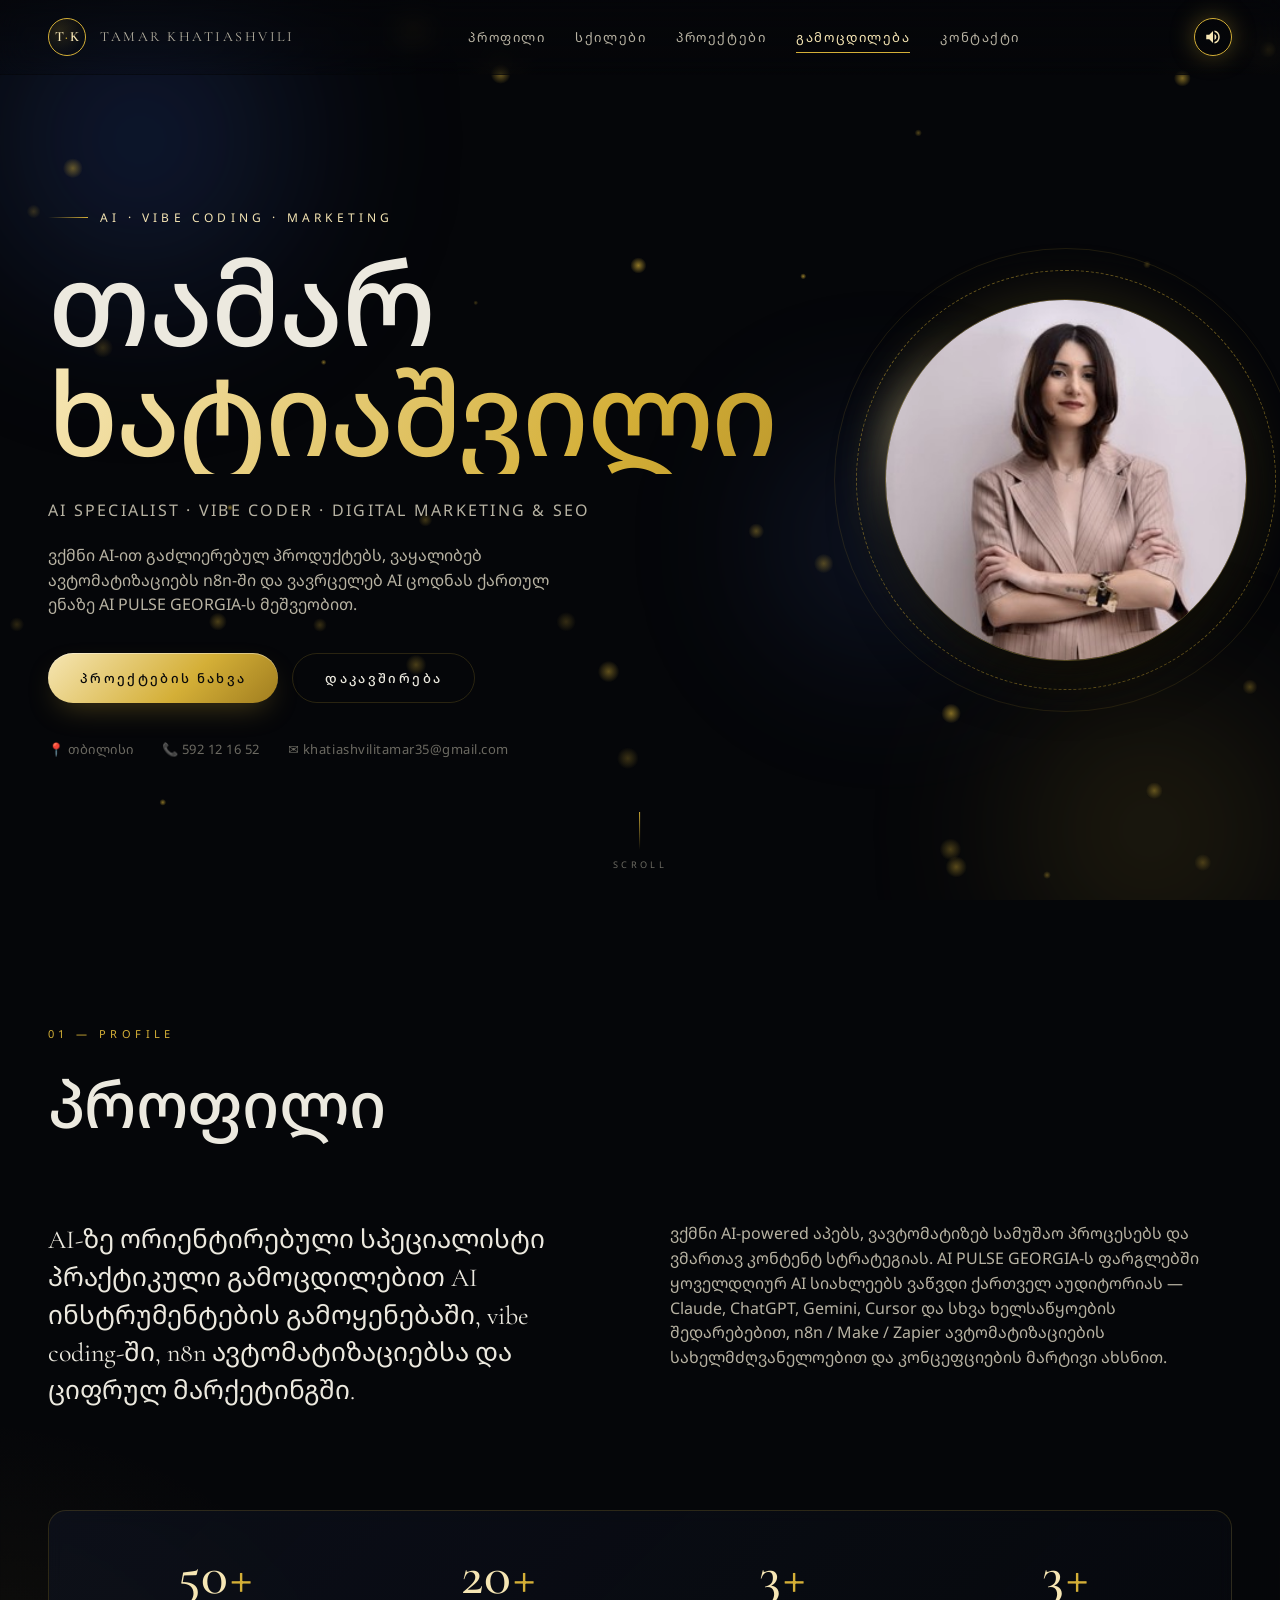
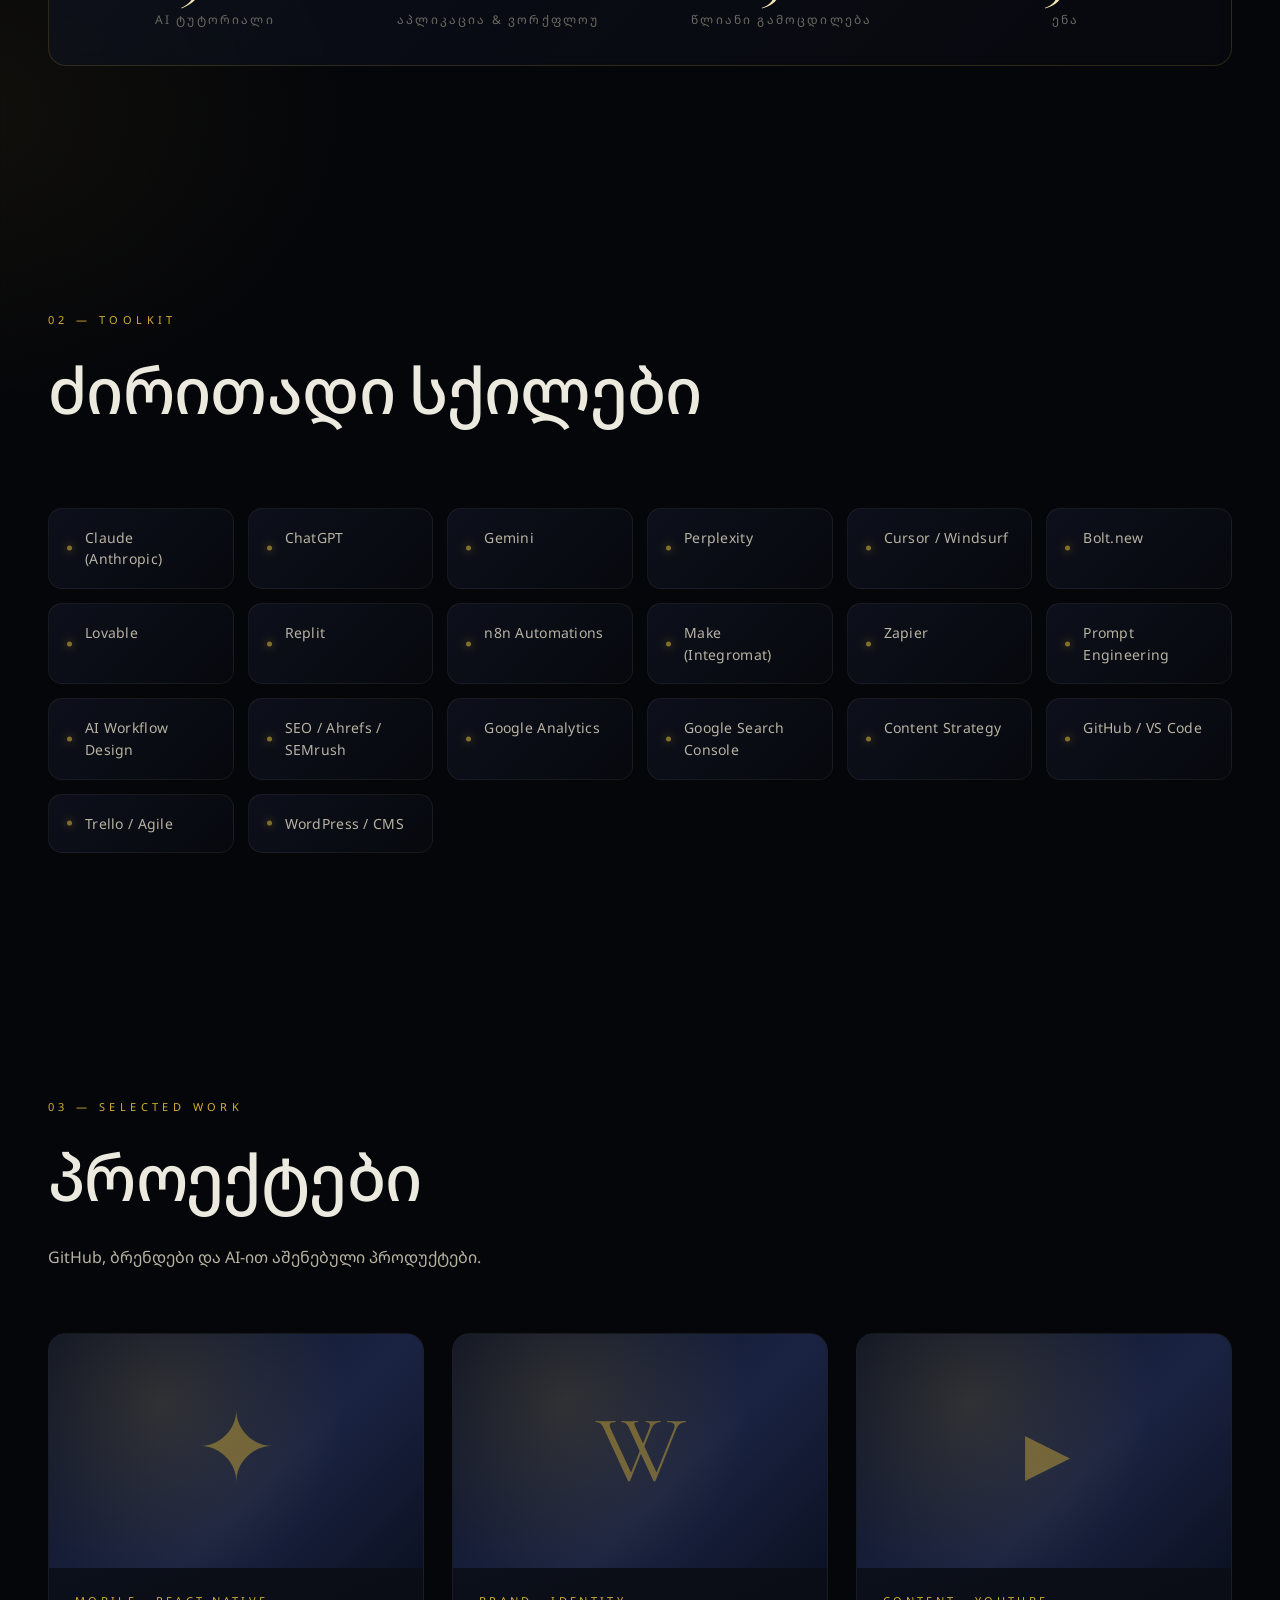
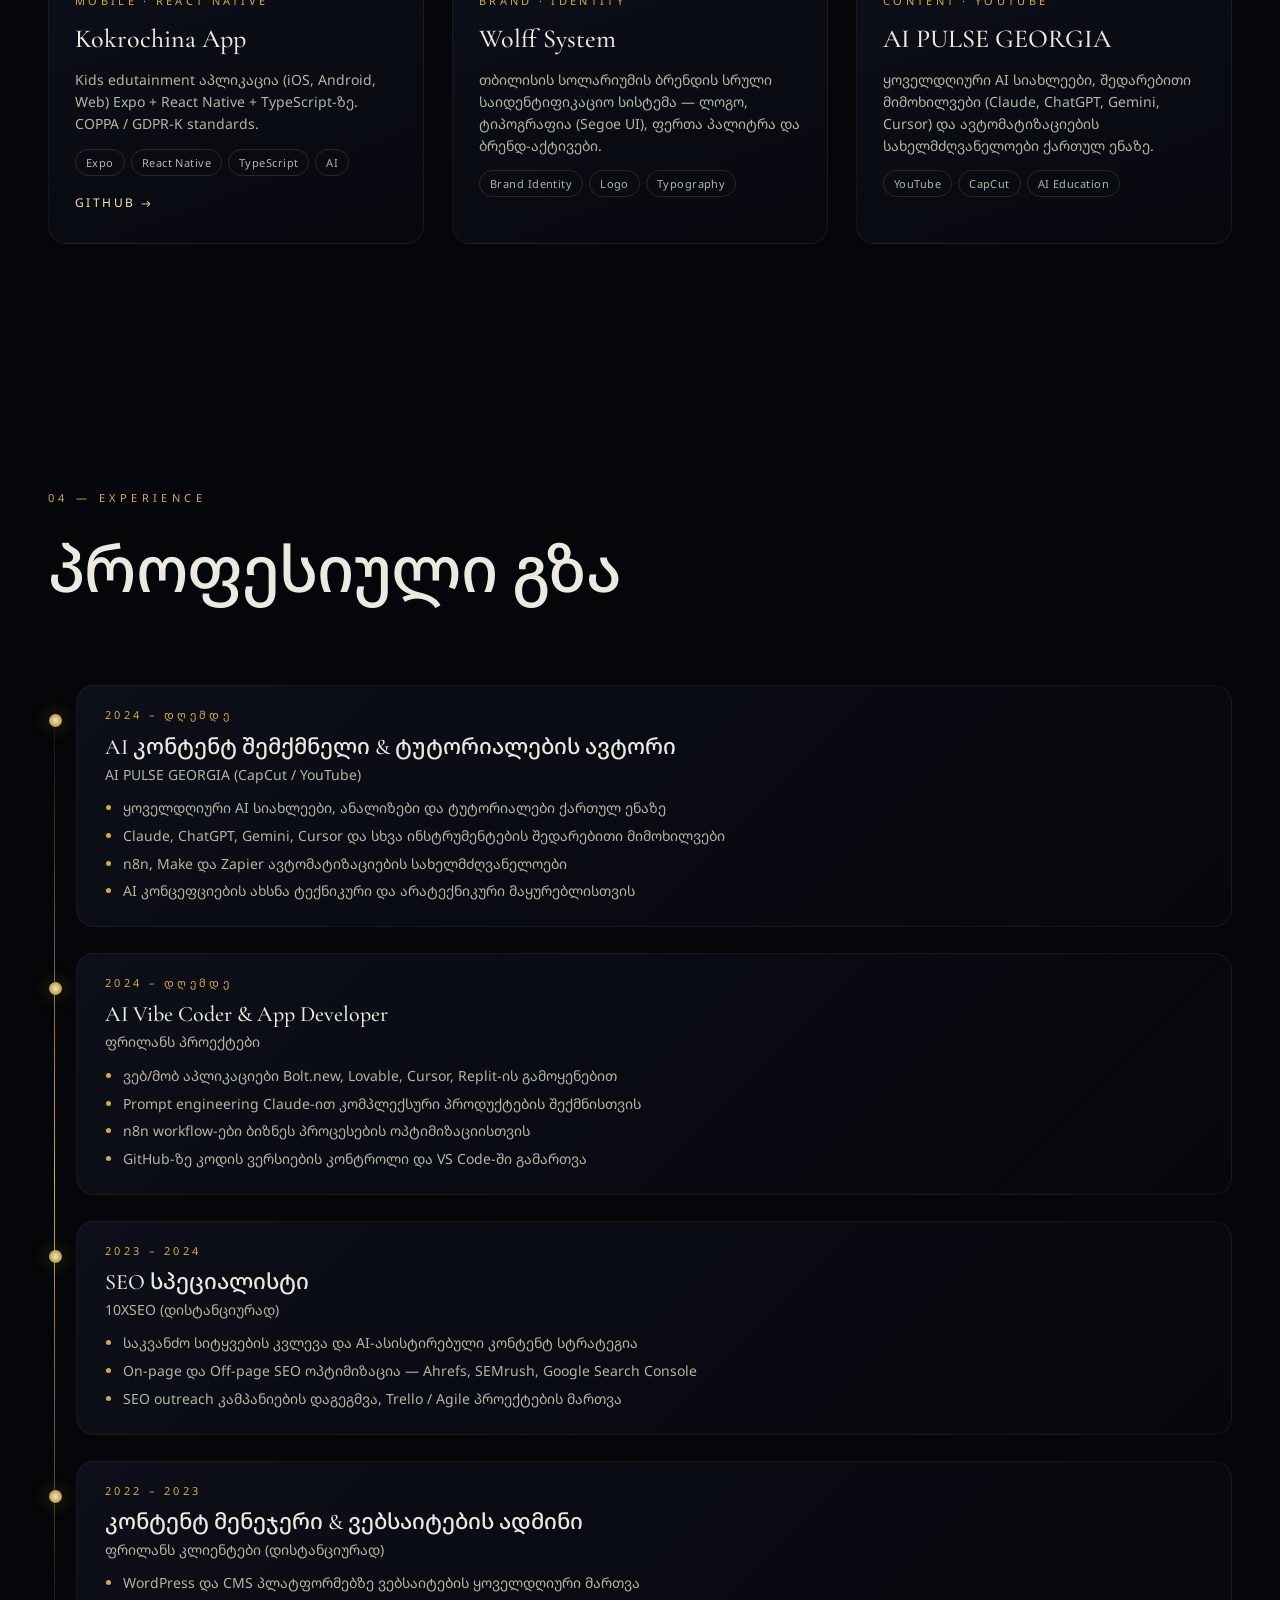
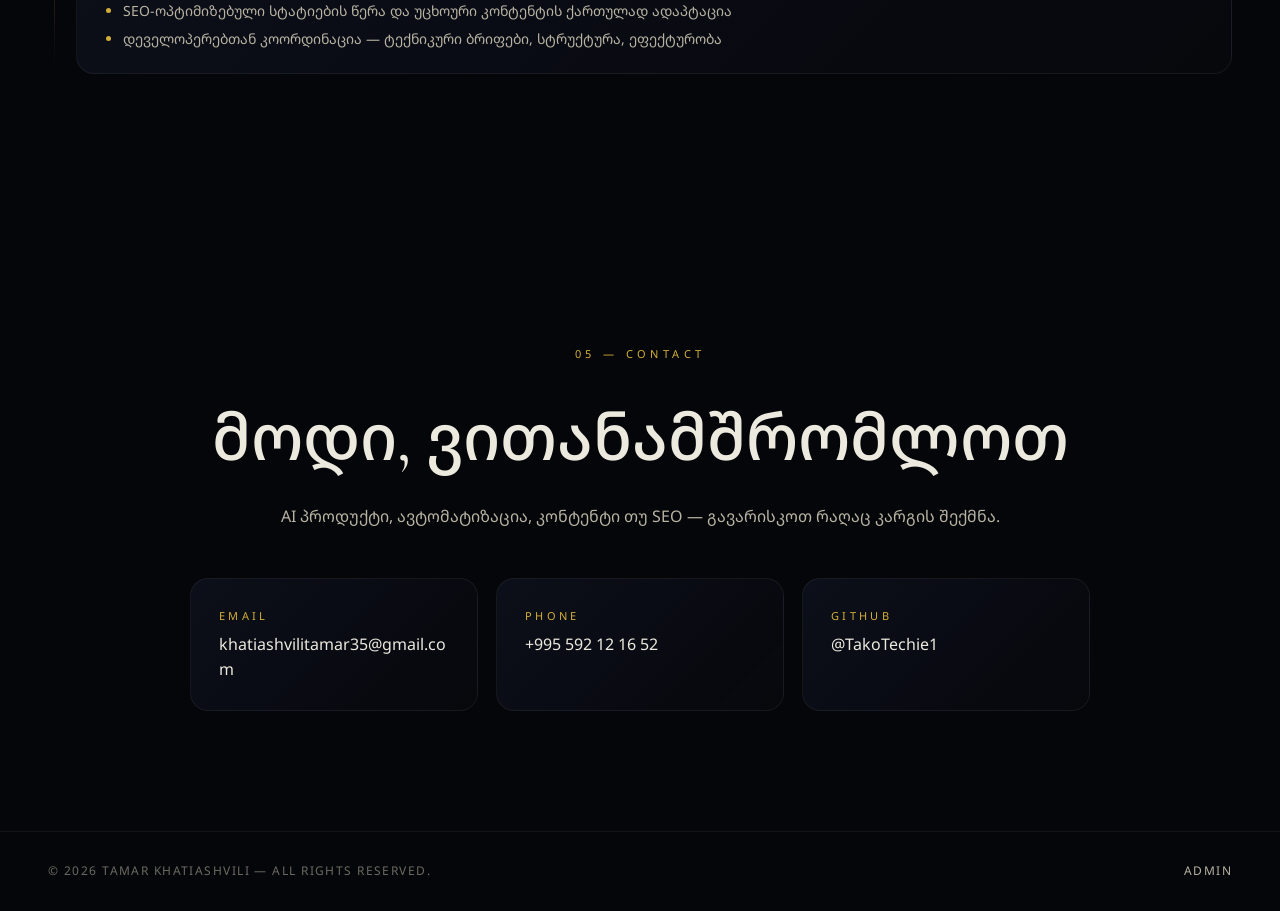
==== index.html @ 7d50d1e8 "Initial portfolio site with admin dashboard Black + navy + gold themed portfolio with hero, about, s" ====
<!DOCTYPE html>
<html lang="ka">
<head>
<meta charset="UTF-8" />
<meta name="viewport" content="width=device-width, initial-scale=1.0" />
<meta name="description" content="თამარ ხატიაშვილი — AI Specialist, Vibe Coder, Digital Marketing & SEO. პორტფოლიო და პროექტები." />
<title>თამარ ხატიაშვილი — AI Specialist · Portfolio</title>
<link rel="preconnect" href="https://fonts.googleapis.com">
<link rel="preconnect" href="https://fonts.gstatic.com" crossorigin>
<link href="https://fonts.googleapis.com/css2?family=Cormorant+Garamond:wght@400;500;600;700&family=Noto+Sans+Georgian:wght@300;400;500;600;700&family=Space+Grotesk:wght@300;400;500;600&display=swap" rel="stylesheet">
<link rel="stylesheet" href="assets/css/style.css" />
<link rel="icon" href="data:image/svg+xml,%3Csvg xmlns='http://www.w3.org/2000/svg' viewBox='0 0 100 100'%3E%3Ctext y='.9em' font-size='90' fill='%23d4af37'%3E%E2%9C%A6%3C/text%3E%3C/svg%3E">
</head>
<body>

<!-- ATMOSPHERIC GLOW LAYERS -->
<div class="bg-orbs" aria-hidden="true">
  <div class="orb orb--1"></div>
  <div class="orb orb--2"></div>
  <div class="orb orb--3"></div>
</div>
<canvas id="particles" aria-hidden="true"></canvas>

<!-- NAVIGATION -->
<header class="nav" id="nav">
  <a href="#hero" class="nav__brand" data-sound="hover">
    <span class="nav__brand-mark">T<em>·</em>K</span>
    <span class="nav__brand-name">Tamar Khatiashvili</span>
  </a>
  <nav class="nav__links">
    <a href="#about" data-sound="hover">პროფილი</a>
    <a href="#skills" data-sound="hover">სქილები</a>
    <a href="#projects" data-sound="hover">პროექტები</a>
    <a href="#experience" data-sound="hover">გამოცდილება</a>
    <a href="#contact" data-sound="hover">კონტაქტი</a>
  </nav>
  <button class="nav__sound" id="soundToggle" aria-label="Toggle sound" data-sound="hover">
    <svg viewBox="0 0 24 24" width="18" height="18"><path fill="currentColor" d="M3 9v6h4l5 5V4L7 9H3zm13.5 3a4.5 4.5 0 0 0-2.5-4v8a4.5 4.5 0 0 0 2.5-4zM14 3.23v2.06a7 7 0 0 1 0 13.42v2.06A9 9 0 0 0 14 3.23z"/></svg>
  </button>
</header>

<!-- HERO -->
<section class="hero" id="hero">
  <div class="hero__inner">
    <div class="hero__text">
      <p class="hero__eyebrow"><span></span> AI · Vibe Coding · Marketing</p>
      <h1 class="hero__title">
        <span class="line">თამარ</span>
        <span class="line gold">ხატიაშვილი</span>
      </h1>
      <p class="hero__role">AI Specialist · Vibe Coder · Digital Marketing &amp; SEO</p>
      <p class="hero__desc">
        ვქმნი AI-ით გაძლიერებულ პროდუქტებს, ვაყალიბებ ავტომატიზაციებს n8n-ში
        და ვავრცელებ AI ცოდნას ქართულ ენაზე AI&nbsp;PULSE&nbsp;GEORGIA-ს მეშვეობით.
      </p>
      <div class="hero__cta">
        <a class="btn btn--gold" href="#projects" data-sound="click">პროექტების ნახვა</a>
        <a class="btn btn--ghost" href="#contact" data-sound="click">დაკავშირება</a>
      </div>
      <ul class="hero__meta">
        <li>📍 თბილისი</li>
        <li>📞 592 12 16 52</li>
        <li>✉ khatiashvilitamar35@gmail.com</li>
      </ul>
    </div>

    <div class="hero__portrait">
      <div class="portrait">
        <div class="portrait__ring"></div>
        <div class="portrait__ring portrait__ring--2"></div>
        <img src="assets/img/profile.jpg" alt="Tamar Khatiashvili portrait" />
        <div class="portrait__shine"></div>
      </div>
    </div>
  </div>

  <a href="#about" class="scroll-cue" data-sound="hover">
    <span></span>
    <small>scroll</small>
  </a>
</section>

<!-- ABOUT -->
<section class="section section--about" id="about">
  <div class="section__head">
    <small class="kicker">01 — Profile</small>
    <h2>პროფილი</h2>
  </div>
  <div class="about">
    <p class="about__lead">
      AI-ზე ორიენტირებული სპეციალისტი პრაქტიკული გამოცდილებით AI ინსტრუმენტების
      გამოყენებაში, vibe coding-ში, n8n ავტომატიზაციებსა და ციფრულ მარქეტინგში.
    </p>
    <p class="about__body">
      ვქმნი AI-powered აპებს, ვავტომატიზებ სამუშაო პროცესებს და ვმართავ კონტენტ
      სტრატეგიას. AI&nbsp;PULSE&nbsp;GEORGIA-ს ფარგლებში ყოველდღიურ AI სიახლეებს
      ვაწვდი ქართველ აუდიტორიას — Claude, ChatGPT, Gemini, Cursor და სხვა
      ხელსაწყოების შედარებებით, n8n / Make / Zapier ავტომატიზაციების
      სახელმძღვანელოებით და კონცეფციების მარტივი ახსნით.
    </p>

    <div class="stats">
      <div class="stat"><span class="stat__num" data-count="50">0</span><span class="stat__label">AI ტუტორიალი</span></div>
      <div class="stat"><span class="stat__num" data-count="20">0</span><span class="stat__label">აპლიკაცია &amp; ვორქფლოუ</span></div>
      <div class="stat"><span class="stat__num" data-count="3">0</span><span class="stat__label">წლიანი გამოცდილება</span></div>
      <div class="stat"><span class="stat__num" data-count="3">0</span><span class="stat__label">ენა</span></div>
    </div>
  </div>
</section>

<!-- SKILLS -->
<section class="section section--skills" id="skills">
  <div class="section__head">
    <small class="kicker">02 — Toolkit</small>
    <h2>ძირითადი სქილები</h2>
  </div>
  <div class="skills" id="skillsGrid"></div>
</section>

<!-- PROJECTS -->
<section class="section section--projects" id="projects">
  <div class="section__head">
    <small class="kicker">03 — Selected Work</small>
    <h2>პროექტები</h2>
    <p class="section__sub">GitHub, ბრენდები და AI-ით აშენებული პროდუქტები.</p>
  </div>
  <div class="projects" id="projectsGrid"></div>
</section>

<!-- EXPERIENCE -->
<section class="section section--experience" id="experience">
  <div class="section__head">
    <small class="kicker">04 — Experience</small>
    <h2>პროფესიული გზა</h2>
  </div>
  <div class="timeline" id="timelineList"></div>
</section>

<!-- CONTACT -->
<section class="section section--contact" id="contact">
  <div class="contact">
    <small class="kicker">05 — Contact</small>
    <h2>მოდი, ვითანამშრომლოთ</h2>
    <p>AI პროდუქტი, ავტომატიზაცია, კონტენტი თუ SEO — გავარისკოთ რაღაც კარგის შექმნა.</p>
    <div class="contact__grid">
      <a class="contact__card" href="mailto:khatiashvilitamar35@gmail.com" data-sound="click">
        <span class="contact__label">Email</span>
        <span class="contact__val">khatiashvilitamar35@gmail.com</span>
      </a>
      <a class="contact__card" href="tel:+995592121652" data-sound="click">
        <span class="contact__label">Phone</span>
        <span class="contact__val">+995 592 12 16 52</span>
      </a>
      <a class="contact__card" href="https://github.com/TakoTechie1" target="_blank" rel="noopener" data-sound="click">
        <span class="contact__label">GitHub</span>
        <span class="contact__val">@TakoTechie1</span>
      </a>
    </div>
  </div>
</section>

<footer class="footer">
  <span>© <span id="year"></span> Tamar Khatiashvili — All rights reserved.</span>
  <a href="admin.html" class="footer__admin" data-sound="hover">Admin</a>
</footer>

<script src="assets/js/data.js"></script>
<script src="assets/js/main.js"></script>
</body>
</html>
---- assets/css/style.css ----
/* ============================================================
   TAMAR KHATIASHVILI — Portfolio
   Theme: Black + deep navy + champagne gold
   ============================================================ */

:root {
  --bg-0: #050609;
  --bg-1: #0a0d14;
  --bg-2: #0f1422;
  --bg-3: #14192b;
  --ink: #ece9df;
  --ink-soft: #b8b3a3;
  --ink-mute: #6c6a62;
  --line: rgba(212, 175, 55, 0.18);
  --line-soft: rgba(255, 255, 255, 0.06);
  --gold-1: #f6e6b4;
  --gold-2: #d4af37;
  --gold-3: #a07d1f;
  --navy-glow: rgba(46, 78, 158, 0.55);
  --gold-glow: rgba(212, 175, 55, 0.35);
  --shadow-1: 0 30px 80px -20px rgba(0, 0, 0, 0.6);
  --radius: 18px;
  --easing: cubic-bezier(.2, .7, .2, 1);
}

* { box-sizing: border-box; margin: 0; padding: 0; }

html { scroll-behavior: smooth; }

body {
  font-family: "Noto Sans Georgian", "Space Grotesk", system-ui, sans-serif;
  background: var(--bg-0);
  color: var(--ink);
  min-height: 100vh;
  overflow-x: hidden;
  line-height: 1.55;
  -webkit-font-smoothing: antialiased;
  background-image:
    radial-gradient(900px 600px at 80% -10%, rgba(46, 78, 158, 0.18), transparent 60%),
    radial-gradient(700px 500px at -5% 30%, rgba(212, 175, 55, 0.06), transparent 60%),
    radial-gradient(800px 600px at 50% 110%, rgba(46, 78, 158, 0.12), transparent 65%);
}

img { max-width: 100%; display: block; }
a { color: inherit; text-decoration: none; }
button { font: inherit; color: inherit; background: none; border: 0; cursor: pointer; }

::selection { background: var(--gold-2); color: #0a0d14; }

/* ATMOSPHERIC ORBS */
.bg-orbs {
  position: fixed; inset: 0; pointer-events: none; z-index: 0;
  overflow: hidden;
}
.orb {
  position: absolute; border-radius: 50%;
  filter: blur(80px); opacity: .55;
  animation: float 18s ease-in-out infinite;
}
.orb--1 { width: 520px; height: 520px; background: radial-gradient(circle, rgba(46,78,158,.7), transparent 60%); top: -120px; left: -120px; }
.orb--2 { width: 460px; height: 460px; background: radial-gradient(circle, rgba(212,175,55,.35), transparent 60%); bottom: -160px; right: -100px; animation-delay: -6s; }
.orb--3 { width: 360px; height: 360px; background: radial-gradient(circle, rgba(80,120,220,.45), transparent 60%); top: 40%; left: 55%; animation-delay: -10s; }

@keyframes float {
  0%, 100% { transform: translate(0, 0) scale(1); }
  50% { transform: translate(40px, -30px) scale(1.05); }
}

#particles { position: fixed; inset: 0; z-index: 0; pointer-events: none; }

/* NAVIGATION */
.nav {
  position: fixed; top: 0; left: 0; right: 0; z-index: 50;
  display: flex; align-items: center; justify-content: space-between;
  padding: 18px 48px;
  backdrop-filter: blur(14px);
  background: linear-gradient(180deg, rgba(5,6,9,.65), rgba(5,6,9,.25));
  border-bottom: 1px solid transparent;
  transition: all .4s var(--easing);
}
.nav.is-scrolled {
  padding: 12px 48px;
  border-bottom-color: var(--line);
  background: rgba(5,6,9,.85);
}
.nav__brand {
  display: flex; align-items: center; gap: 14px;
  font-family: "Cormorant Garamond", serif;
  letter-spacing: .04em;
}
.nav__brand-mark {
  display: inline-flex; align-items: center; justify-content: center;
  width: 38px; height: 38px;
  border: 1px solid var(--gold-2);
  border-radius: 50%;
  font-weight: 600; color: var(--gold-1);
  font-size: 14px;
  background: radial-gradient(circle at 30% 30%, rgba(212,175,55,.15), transparent 70%);
  position: relative;
  transition: transform .5s var(--easing), box-shadow .5s var(--easing);
}
.nav__brand-mark em { color: var(--gold-2); margin: 0 1px; font-style: normal; }
.nav__brand:hover .nav__brand-mark {
  transform: rotate(180deg);
  box-shadow: 0 0 30px var(--gold-glow);
}
.nav__brand-name {
  font-size: 14px; color: var(--ink-soft);
  letter-spacing: .18em; text-transform: uppercase;
}
.nav__links {
  display: flex; gap: 30px;
  font-size: 13px; letter-spacing: .12em; text-transform: uppercase;
}
.nav__links a {
  position: relative; padding: 6px 0;
  color: var(--ink-soft);
  transition: color .3s;
}
.nav__links a::after {
  content: ""; position: absolute; left: 0; right: 0; bottom: 0;
  height: 1px; background: var(--gold-2);
  transform: scaleX(0); transform-origin: left;
  transition: transform .4s var(--easing);
}
.nav__links a:hover, .nav__links a.is-active { color: var(--gold-1); }
.nav__links a:hover::after, .nav__links a.is-active::after { transform: scaleX(1); }
.nav__sound {
  width: 38px; height: 38px; border-radius: 50%;
  border: 1px solid var(--line);
  display: inline-flex; align-items: center; justify-content: center;
  color: var(--ink-soft);
  transition: all .3s;
}
.nav__sound:hover, .nav__sound.is-on { color: var(--gold-1); border-color: var(--gold-2); box-shadow: 0 0 24px var(--gold-glow); }
.nav__sound.is-off { opacity: .55; }

/* HERO */
.hero {
  position: relative; min-height: 100vh;
  display: flex; align-items: center; justify-content: center;
  padding: 140px 48px 80px;
  z-index: 1;
}
.hero__inner {
  display: grid; grid-template-columns: 1.2fr 1fr; gap: 80px;
  max-width: 1280px; width: 100%;
  align-items: center;
}
.hero__eyebrow {
  display: inline-flex; align-items: center; gap: 12px;
  font-size: 12px; letter-spacing: .35em; text-transform: uppercase;
  color: var(--gold-1); margin-bottom: 28px;
}
.hero__eyebrow span {
  width: 40px; height: 1px;
  background: linear-gradient(90deg, transparent, var(--gold-2));
}
.hero__title {
  font-family: "Cormorant Garamond", "Noto Sans Georgian", serif;
  font-size: clamp(56px, 9vw, 132px);
  line-height: .95;
  font-weight: 500;
  letter-spacing: -.02em;
}
.hero__title .line {
  display: block;
  opacity: 0; transform: translateY(40px);
  animation: rise 1.1s var(--easing) forwards;
}
.hero__title .line:nth-child(2) { animation-delay: .2s; }
.hero__title .gold {
  background: linear-gradient(120deg, var(--gold-1) 0%, var(--gold-2) 40%, var(--gold-3) 70%, var(--gold-1) 100%);
  background-size: 200% 100%;
  -webkit-background-clip: text; background-clip: text;
  -webkit-text-fill-color: transparent;
  animation: rise 1.1s var(--easing) .2s forwards, shimmer 6s linear infinite;
}
@keyframes rise { to { opacity: 1; transform: translateY(0); } }
@keyframes shimmer { to { background-position: 200% 0; } }

.hero__role {
  margin-top: 24px;
  font-size: 16px; letter-spacing: .14em; text-transform: uppercase;
  color: var(--ink-soft);
}
.hero__desc {
  margin-top: 20px;
  max-width: 520px;
  color: var(--ink-soft);
  font-size: 16px;
}
.hero__cta {
  margin-top: 36px;
  display: flex; gap: 14px; flex-wrap: wrap;
}
.hero__meta {
  margin-top: 36px;
  display: flex; gap: 28px; flex-wrap: wrap;
  list-style: none;
  color: var(--ink-mute);
  font-size: 13px;
  letter-spacing: .04em;
}

/* BUTTONS */
.btn {
  position: relative;
  display: inline-flex; align-items: center; justify-content: center;
  padding: 14px 32px;
  border-radius: 999px;
  font-size: 13px; letter-spacing: .18em; text-transform: uppercase;
  font-weight: 500;
  transition: all .4s var(--easing);
  overflow: hidden;
}
.btn--gold {
  color: #0a0a0a;
  background: linear-gradient(135deg, var(--gold-1), var(--gold-2) 60%, var(--gold-3));
  box-shadow: 0 12px 30px -10px var(--gold-glow), inset 0 1px 0 rgba(255,255,255,.4);
}
.btn--gold:hover {
  transform: translateY(-2px);
  box-shadow: 0 18px 40px -10px var(--gold-glow), inset 0 1px 0 rgba(255,255,255,.6);
}
.btn--ghost {
  color: var(--ink);
  border: 1px solid var(--line);
}
.btn--ghost:hover {
  border-color: var(--gold-2);
  color: var(--gold-1);
  box-shadow: 0 0 24px var(--gold-glow);
}
.btn::before {
  content: ""; position: absolute; inset: 0;
  background: linear-gradient(120deg, transparent, rgba(255,255,255,.35), transparent);
  transform: translateX(-100%);
  transition: transform .8s var(--easing);
}
.btn:hover::before { transform: translateX(100%); }

/* PORTRAIT */
.hero__portrait { display: flex; justify-content: center; }
.portrait {
  position: relative; width: min(420px, 80vw); aspect-ratio: 1;
  border-radius: 50%;
  display: grid; place-items: center;
  animation: fade-up 1.4s var(--easing) .3s both;
}
.portrait img {
  width: 86%; height: 86%;
  object-fit: cover;
  border-radius: 50%;
  border: 1px solid rgba(212,175,55,.4);
  filter: grayscale(.18) contrast(1.05);
  transition: filter .6s var(--easing), transform .6s var(--easing);
  position: relative; z-index: 2;
  box-shadow: 0 20px 60px -10px rgba(0,0,0,.6), 0 0 60px rgba(212,175,55,.2);
}
.portrait:hover img { filter: grayscale(0) contrast(1.08); transform: scale(1.02); }
.portrait__ring, .portrait__ring--2 {
  position: absolute; inset: 0;
  border-radius: 50%;
  border: 1px dashed rgba(212,175,55,.45);
  animation: spin 26s linear infinite;
}
.portrait__ring--2 {
  inset: -22px;
  border-style: solid; border-color: rgba(212,175,55,.12);
  animation-direction: reverse; animation-duration: 38s;
}
.portrait__shine {
  position: absolute; inset: 7%;
  border-radius: 50%;
  background: conic-gradient(from 0deg, transparent 0%, rgba(212,175,55,.0) 70%, rgba(246,230,180,.55) 80%, transparent 90%);
  filter: blur(20px);
  animation: spin 12s linear infinite;
  z-index: 1;
}
@keyframes spin { to { transform: rotate(360deg); } }
@keyframes fade-up { from { opacity: 0; transform: translateY(40px); } to { opacity: 1; transform: translateY(0); } }

.scroll-cue {
  position: absolute; bottom: 28px; left: 50%; transform: translateX(-50%);
  display: flex; flex-direction: column; align-items: center; gap: 8px;
  color: var(--ink-mute);
  font-size: 11px; letter-spacing: .3em; text-transform: uppercase;
}
.scroll-cue span {
  width: 1px; height: 38px;
  background: linear-gradient(180deg, var(--gold-2), transparent);
  animation: drop 2s ease-in-out infinite;
}
@keyframes drop {
  0%, 100% { transform: scaleY(.4); transform-origin: top; opacity: .4; }
  50% { transform: scaleY(1); opacity: 1; }
}

/* SECTIONS */
.section {
  position: relative;
  padding: 120px 48px;
  max-width: 1280px;
  margin: 0 auto;
  z-index: 1;
}
.section__head { margin-bottom: 64px; }
.kicker {
  display: inline-block;
  font-size: 11px; letter-spacing: .4em; text-transform: uppercase;
  color: var(--gold-2); margin-bottom: 16px;
}
.section__head h2 {
  font-family: "Cormorant Garamond", "Noto Sans Georgian", serif;
  font-size: clamp(36px, 5vw, 64px);
  font-weight: 500;
  letter-spacing: -.01em;
}
.section__sub { color: var(--ink-soft); margin-top: 14px; max-width: 600px; }

/* ABOUT */
.about { display: grid; grid-template-columns: 1fr 1fr; gap: 60px; align-items: start; }
.about__lead {
  font-family: "Cormorant Garamond", "Noto Sans Georgian", serif;
  font-size: 26px; line-height: 1.45;
  color: var(--ink);
  font-weight: 400;
}
.about__body { color: var(--ink-soft); font-size: 16px; }
.stats {
  grid-column: 1 / -1;
  display: grid; grid-template-columns: repeat(4, 1fr);
  gap: 24px;
  margin-top: 40px;
  padding: 36px;
  border-radius: var(--radius);
  border: 1px solid var(--line);
  background: linear-gradient(135deg, rgba(15,20,34,.6), rgba(10,13,20,.4));
  backdrop-filter: blur(8px);
}
.stat { text-align: center; }
.stat__num {
  display: block;
  font-family: "Cormorant Garamond", serif;
  font-size: 56px; font-weight: 500;
  color: var(--gold-1);
  line-height: 1;
}
.stat__num::after { content: "+"; color: var(--gold-2); margin-left: 2px; }
.stat__label {
  display: block; margin-top: 8px;
  font-size: 12px; letter-spacing: .18em; text-transform: uppercase;
  color: var(--ink-mute);
}

/* SKILLS */
.skills {
  display: grid;
  grid-template-columns: repeat(auto-fill, minmax(180px, 1fr));
  gap: 14px;
}
.skill {
  position: relative;
  padding: 18px 22px;
  border: 1px solid var(--line-soft);
  border-radius: 14px;
  background: linear-gradient(135deg, rgba(20,25,43,.55), rgba(10,13,20,.4));
  font-size: 14px;
  letter-spacing: .02em;
  color: var(--ink-soft);
  transition: all .4s var(--easing);
  overflow: hidden;
  cursor: default;
}
.skill::before {
  content: ""; position: absolute; inset: 0;
  background: radial-gradient(200px circle at var(--mx, 50%) var(--my, 50%), rgba(212,175,55,.12), transparent 60%);
  opacity: 0; transition: opacity .4s;
}
.skill:hover {
  color: var(--ink);
  border-color: rgba(212,175,55,.45);
  transform: translateY(-3px);
  box-shadow: 0 14px 30px -12px var(--gold-glow);
}
.skill:hover::before { opacity: 1; }
.skill::after {
  content: ""; position: absolute; left: 18px; top: 50%; transform: translateY(-50%);
  width: 5px; height: 5px; border-radius: 50%;
  background: var(--gold-2);
  box-shadow: 0 0 10px var(--gold-2);
  opacity: .6;
}
.skill { padding-left: 36px; }

/* PROJECTS */
.projects {
  display: grid;
  grid-template-columns: repeat(auto-fit, minmax(320px, 1fr));
  gap: 28px;
}
.project {
  position: relative;
  display: flex; flex-direction: column;
  border: 1px solid var(--line-soft);
  border-radius: var(--radius);
  background: linear-gradient(160deg, rgba(20,25,43,.7), rgba(10,13,20,.5));
  overflow: hidden;
  transition: transform .5s var(--easing), border-color .5s, box-shadow .5s;
}
.project::before {
  content: ""; position: absolute; inset: 0;
  background: radial-gradient(400px circle at var(--mx, 50%) var(--my, 0%), rgba(212,175,55,.1), transparent 60%);
  opacity: 0; transition: opacity .4s;
  pointer-events: none;
}
.project:hover {
  transform: translateY(-6px);
  border-color: rgba(212,175,55,.4);
  box-shadow: 0 30px 60px -20px rgba(0,0,0,.7), 0 0 30px var(--gold-glow);
}
.project:hover::before { opacity: 1; }
.project__media {
  aspect-ratio: 16 / 10;
  background: linear-gradient(135deg, #0c1224, #1a2342 100%);
  position: relative;
  overflow: hidden;
}
.project__media img {
  width: 100%; height: 100%; object-fit: cover;
  filter: grayscale(.2) contrast(1.05);
  transition: transform .8s var(--easing), filter .8s;
}
.project:hover .project__media img { transform: scale(1.06); filter: grayscale(0); }
.project__media--placeholder {
  display: grid; place-items: center;
  font-family: "Cormorant Garamond", serif;
  font-size: 96px;
  background: linear-gradient(135deg, #0c1224, #1a2342 60%, #0c1224);
  color: rgba(212,175,55,.45);
  position: relative;
}
.project__media--placeholder::after {
  content: ""; position: absolute; inset: 0;
  background: radial-gradient(circle at 30% 30%, rgba(212,175,55,.15), transparent 60%);
}
.project__body { padding: 24px 26px 28px; flex: 1; display: flex; flex-direction: column; }
.project__tag {
  display: inline-block;
  font-size: 11px; letter-spacing: .3em; text-transform: uppercase;
  color: var(--gold-2);
  margin-bottom: 10px;
}
.project__title {
  font-family: "Cormorant Garamond", "Noto Sans Georgian", serif;
  font-size: 26px; font-weight: 500;
  margin-bottom: 10px;
  color: var(--ink);
}
.project__desc { color: var(--ink-soft); font-size: 14px; flex: 1; }
.project__stack {
  margin-top: 14px;
  display: flex; flex-wrap: wrap; gap: 6px;
}
.project__stack span {
  font-size: 11px;
  padding: 4px 10px;
  border: 1px solid var(--line);
  border-radius: 999px;
  color: var(--ink-soft);
  letter-spacing: .04em;
}
.project__links { margin-top: 18px; display: flex; gap: 14px; }
.project__links a {
  font-size: 12px; letter-spacing: .2em; text-transform: uppercase;
  color: var(--gold-1);
  border-bottom: 1px solid transparent;
  padding-bottom: 2px;
  transition: border-color .3s, color .3s;
}
.project__links a:hover { border-color: var(--gold-2); }

/* TIMELINE */
.timeline { position: relative; padding-left: 28px; }
.timeline::before {
  content: ""; position: absolute; left: 6px; top: 6px; bottom: 6px;
  width: 1px;
  background: linear-gradient(180deg, transparent, var(--gold-2), transparent);
}
.tl-item {
  position: relative;
  padding: 20px 24px 24px 28px;
  margin-bottom: 26px;
  border-left: 0;
  border-radius: var(--radius);
  background: linear-gradient(135deg, rgba(20,25,43,.5), rgba(10,13,20,.3));
  border: 1px solid var(--line-soft);
  transition: all .4s var(--easing);
}
.tl-item:hover {
  border-color: rgba(212,175,55,.35);
  transform: translateX(4px);
  box-shadow: 0 14px 30px -12px var(--gold-glow);
}
.tl-item::before {
  content: ""; position: absolute; left: -28px; top: 28px;
  width: 13px; height: 13px; border-radius: 50%;
  background: radial-gradient(circle, var(--gold-1), var(--gold-3));
  box-shadow: 0 0 18px var(--gold-glow);
}
.tl-item__period {
  font-size: 11px; letter-spacing: .3em; text-transform: uppercase;
  color: var(--gold-2); margin-bottom: 6px;
}
.tl-item__role {
  font-family: "Cormorant Garamond", "Noto Sans Georgian", serif;
  font-size: 22px; font-weight: 500;
  color: var(--ink);
}
.tl-item__company { color: var(--ink-soft); font-size: 14px; margin-bottom: 12px; }
.tl-item ul { padding-left: 18px; color: var(--ink-soft); font-size: 14px; }
.tl-item ul li { margin-top: 6px; }
.tl-item ul li::marker { color: var(--gold-2); }

/* CONTACT */
.section--contact { text-align: center; }
.contact h2 {
  font-family: "Cormorant Garamond", "Noto Sans Georgian", serif;
  font-size: clamp(36px, 5vw, 64px);
  font-weight: 500;
  margin: 12px 0 14px;
}
.contact > p { color: var(--ink-soft); margin-bottom: 50px; }
.contact__grid {
  display: grid;
  grid-template-columns: repeat(auto-fit, minmax(260px, 1fr));
  gap: 18px;
  max-width: 900px;
  margin: 0 auto;
}
.contact__card {
  display: flex; flex-direction: column; gap: 8px;
  padding: 28px;
  border: 1px solid var(--line-soft);
  border-radius: var(--radius);
  background: linear-gradient(135deg, rgba(20,25,43,.5), rgba(10,13,20,.3));
  transition: all .4s var(--easing);
  text-align: left;
}
.contact__card:hover {
  border-color: rgba(212,175,55,.45);
  transform: translateY(-4px);
  box-shadow: 0 18px 40px -12px var(--gold-glow);
}
.contact__label { font-size: 11px; letter-spacing: .3em; text-transform: uppercase; color: var(--gold-2); }
.contact__val { font-size: 16px; color: var(--ink); word-break: break-all; }

/* FOOTER */
.footer {
  padding: 30px 48px;
  display: flex; justify-content: space-between; align-items: center;
  border-top: 1px solid var(--line-soft);
  font-size: 12px; color: var(--ink-mute); letter-spacing: .12em;
  text-transform: uppercase;
  position: relative; z-index: 1;
}
.footer__admin { color: var(--ink-soft); transition: color .3s; }
.footer__admin:hover { color: var(--gold-1); }

/* REVEAL ANIMATION */
.reveal { opacity: 0; transform: translateY(30px); transition: opacity .9s var(--easing), transform .9s var(--easing); }
.reveal.is-in { opacity: 1; transform: translateY(0); }

/* RESPONSIVE */
@media (max-width: 900px) {
  .nav { padding: 14px 22px; }
  .nav__brand-name { display: none; }
  .nav__links { gap: 16px; font-size: 11px; }
  .hero { padding: 120px 22px 60px; }
  .hero__inner { grid-template-columns: 1fr; gap: 40px; text-align: center; }
  .hero__eyebrow, .hero__cta, .hero__meta { justify-content: center; }
  .hero__cta, .hero__meta { display: flex; justify-content: center; }
  .hero__desc { margin-left: auto; margin-right: auto; }
  .section { padding: 80px 22px; }
  .about { grid-template-columns: 1fr; gap: 24px; }
  .stats { grid-template-columns: repeat(2, 1fr); padding: 22px; }
  .stat__num { font-size: 42px; }
  .footer { padding: 24px 22px; flex-direction: column; gap: 10px; }
}
@media (max-width: 560px) {
  .nav__links { display: none; }
}

/* ============================================================
   ADMIN DASHBOARD
   ============================================================ */
.admin {
  min-height: 100vh;
  display: grid;
  grid-template-columns: 280px 1fr;
}
.admin__side {
  background: linear-gradient(180deg, var(--bg-1), var(--bg-0));
  border-right: 1px solid var(--line-soft);
  padding: 32px 22px;
  position: sticky; top: 0; height: 100vh;
}
.admin__brand {
  display: flex; align-items: center; gap: 12px;
  font-family: "Cormorant Garamond", serif;
  margin-bottom: 36px;
}
.admin__brand .nav__brand-mark { width: 34px; height: 34px; font-size: 12px; }
.admin__brand b { color: var(--gold-1); font-weight: 500; letter-spacing: .12em; }
.admin__nav { display: flex; flex-direction: column; gap: 6px; }
.admin__nav button {
  display: flex; align-items: center; gap: 12px;
  padding: 12px 14px; border-radius: 10px;
  text-align: left;
  color: var(--ink-soft); font-size: 13px; letter-spacing: .04em;
  transition: all .3s;
}
.admin__nav button:hover { color: var(--ink); background: rgba(255,255,255,.04); }
.admin__nav button.is-active {
  color: var(--gold-1);
  background: linear-gradient(90deg, rgba(212,175,55,.1), transparent);
  border-left: 2px solid var(--gold-2);
}
.admin__main { padding: 36px 44px 80px; }
.admin__head {
  display: flex; justify-content: space-between; align-items: center;
  margin-bottom: 28px;
}
.admin__head h1 {
  font-family: "Cormorant Garamond", serif;
  font-size: 36px; font-weight: 500;
}
.admin__user { font-size: 12px; color: var(--ink-mute); letter-spacing: .12em; text-transform: uppercase; }

.panel { display: none; }
.panel.is-active { display: block; }

.tile-grid {
  display: grid; grid-template-columns: repeat(auto-fit, minmax(220px, 1fr));
  gap: 18px; margin-bottom: 32px;
}
.tile {
  padding: 22px;
  border: 1px solid var(--line-soft);
  border-radius: 14px;
  background: linear-gradient(135deg, rgba(20,25,43,.6), rgba(10,13,20,.4));
}
.tile small { font-size: 11px; letter-spacing: .3em; text-transform: uppercase; color: var(--gold-2); }
.tile h3 {
  font-family: "Cormorant Garamond", serif; font-size: 36px; font-weight: 500;
  color: var(--ink); margin-top: 8px;
}
.tile p { color: var(--ink-mute); font-size: 12px; margin-top: 4px; }

.admin-card {
  border: 1px solid var(--line-soft);
  border-radius: var(--radius);
  background: linear-gradient(135deg, rgba(20,25,43,.55), rgba(10,13,20,.4));
  padding: 26px 28px;
  margin-bottom: 22px;
}
.admin-card h2 {
  font-family: "Cormorant Garamond", serif; font-size: 24px; font-weight: 500;
  margin-bottom: 4px;
}
.admin-card p { color: var(--ink-mute); font-size: 13px; margin-bottom: 18px; }

.form-grid {
  display: grid; grid-template-columns: 1fr 1fr; gap: 14px;
}
.field { display: flex; flex-direction: column; gap: 6px; }
.field--full { grid-column: 1 / -1; }
.field label {
  font-size: 11px; letter-spacing: .25em; text-transform: uppercase;
  color: var(--ink-mute);
}
.field input, .field textarea, .field select {
  width: 100%;
  padding: 12px 14px;
  background: rgba(5,6,9,.6);
  border: 1px solid var(--line-soft);
  border-radius: 10px;
  color: var(--ink);
  font: inherit; font-size: 14px;
  transition: border-color .3s, box-shadow .3s;
  font-family: inherit;
}
.field input:focus, .field textarea:focus, .field select:focus {
  outline: none;
  border-color: var(--gold-2);
  box-shadow: 0 0 0 3px rgba(212,175,55,.15);
}
.field textarea { min-height: 100px; resize: vertical; }

.form-actions { margin-top: 18px; display: flex; gap: 10px; flex-wrap: wrap; }
.btn--sm { padding: 10px 22px; font-size: 12px; }
.btn--danger {
  background: rgba(220, 60, 60, .12);
  border: 1px solid rgba(220, 60, 60, .35);
  color: #ffb8b8;
}
.btn--danger:hover { background: rgba(220, 60, 60, .2); }

.admin-list { display: flex; flex-direction: column; gap: 10px; }
.admin-row {
  display: flex; align-items: center; gap: 14px;
  padding: 14px 18px;
  border: 1px solid var(--line-soft);
  border-radius: 12px;
  background: rgba(15,20,34,.4);
  transition: border-color .3s;
}
.admin-row:hover { border-color: rgba(212,175,55,.3); }
.admin-row__thumb {
  width: 50px; height: 50px; border-radius: 8px;
  background: linear-gradient(135deg, #0c1224, #1a2342);
  flex-shrink: 0;
  display: grid; place-items: center;
  color: var(--gold-2); font-family: "Cormorant Garamond", serif; font-size: 22px;
  overflow: hidden;
}
.admin-row__thumb img { width: 100%; height: 100%; object-fit: cover; }
.admin-row__info { flex: 1; min-width: 0; }
.admin-row__title { font-weight: 500; color: var(--ink); margin-bottom: 2px; }
.admin-row__meta { font-size: 12px; color: var(--ink-mute); }
.admin-row__actions { display: flex; gap: 8px; }
.btn-icon {
  width: 34px; height: 34px; border-radius: 8px;
  border: 1px solid var(--line-soft);
  display: inline-grid; place-items: center;
  color: var(--ink-soft);
  transition: all .3s;
}
.btn-icon:hover { color: var(--gold-1); border-color: var(--gold-2); }
.btn-icon--danger:hover { color: #ff8888; border-color: rgba(220,60,60,.5); }

.toast {
  position: fixed; bottom: 28px; right: 28px; z-index: 100;
  padding: 14px 22px;
  border: 1px solid var(--gold-2);
  border-radius: 12px;
  background: rgba(5,6,9,.95); backdrop-filter: blur(10px);
  color: var(--gold-1);
  font-size: 13px;
  box-shadow: 0 18px 40px -10px var(--gold-glow);
  transform: translateY(20px); opacity: 0;
  transition: all .4s var(--easing);
}
.toast.is-show { transform: translateY(0); opacity: 1; }

/* LOGIN */
.login {
  min-height: 100vh;
  display: grid; place-items: center;
  padding: 40px 22px;
}
.login__card {
  width: 100%; max-width: 420px;
  padding: 44px 40px;
  border: 1px solid var(--line);
  border-radius: var(--radius);
  background: linear-gradient(160deg, rgba(20,25,43,.7), rgba(10,13,20,.6));
  backdrop-filter: blur(18px);
  text-align: center;
  box-shadow: 0 30px 80px -20px rgba(0,0,0,.7);
}
.login__card .nav__brand-mark { margin: 0 auto 18px; width: 56px; height: 56px; font-size: 16px; }
.login__card h1 {
  font-family: "Cormorant Garamond", serif;
  font-size: 32px; font-weight: 500;
  margin-bottom: 6px;
}
.login__card p { color: var(--ink-mute); font-size: 13px; margin-bottom: 26px; }
.login__card .field { text-align: left; margin-bottom: 14px; }
.login__hint { font-size: 11px; color: var(--ink-mute); margin-top: 18px; letter-spacing: .08em; }

@media (max-width: 800px) {
  .admin { grid-template-columns: 1fr; }
  .admin__side { position: relative; height: auto; padding: 18px; }
  .admin__nav { flex-direction: row; flex-wrap: wrap; }
  .admin__main { padding: 22px; }
  .form-grid { grid-template-columns: 1fr; }
}
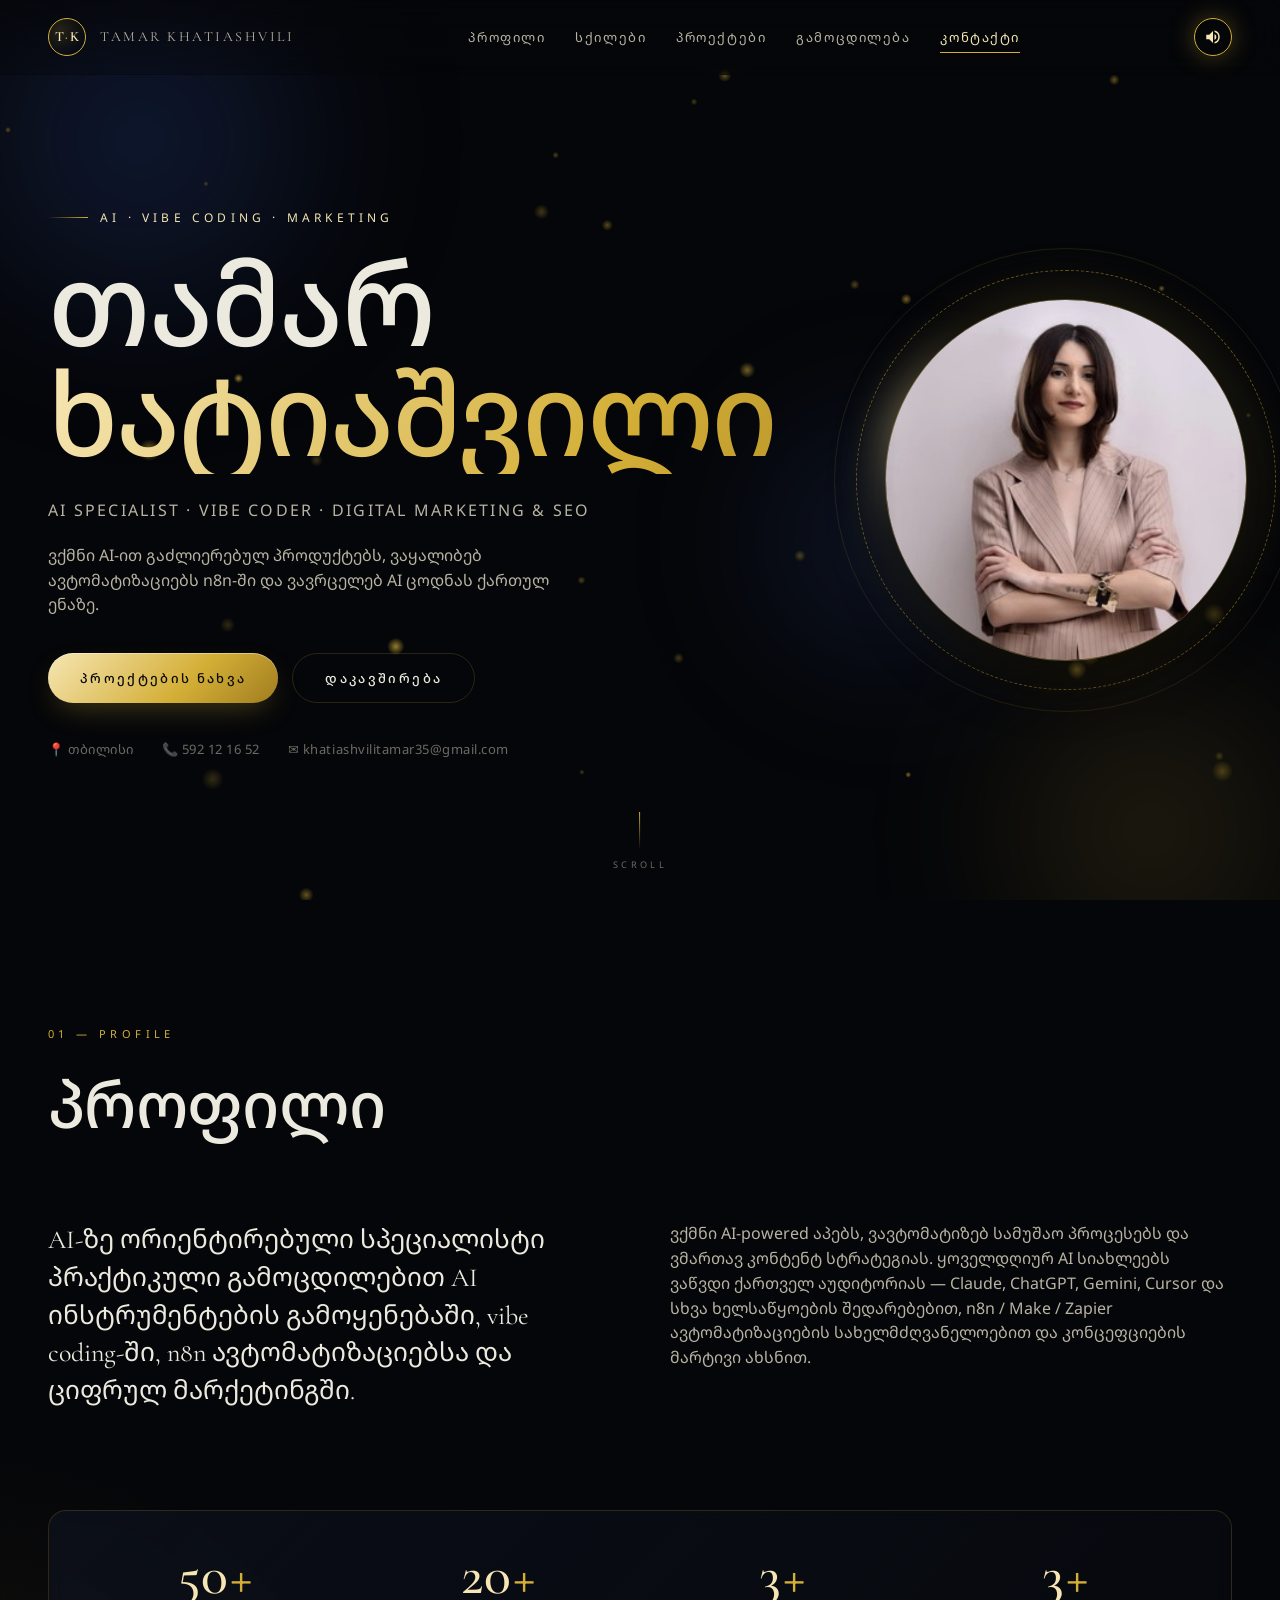
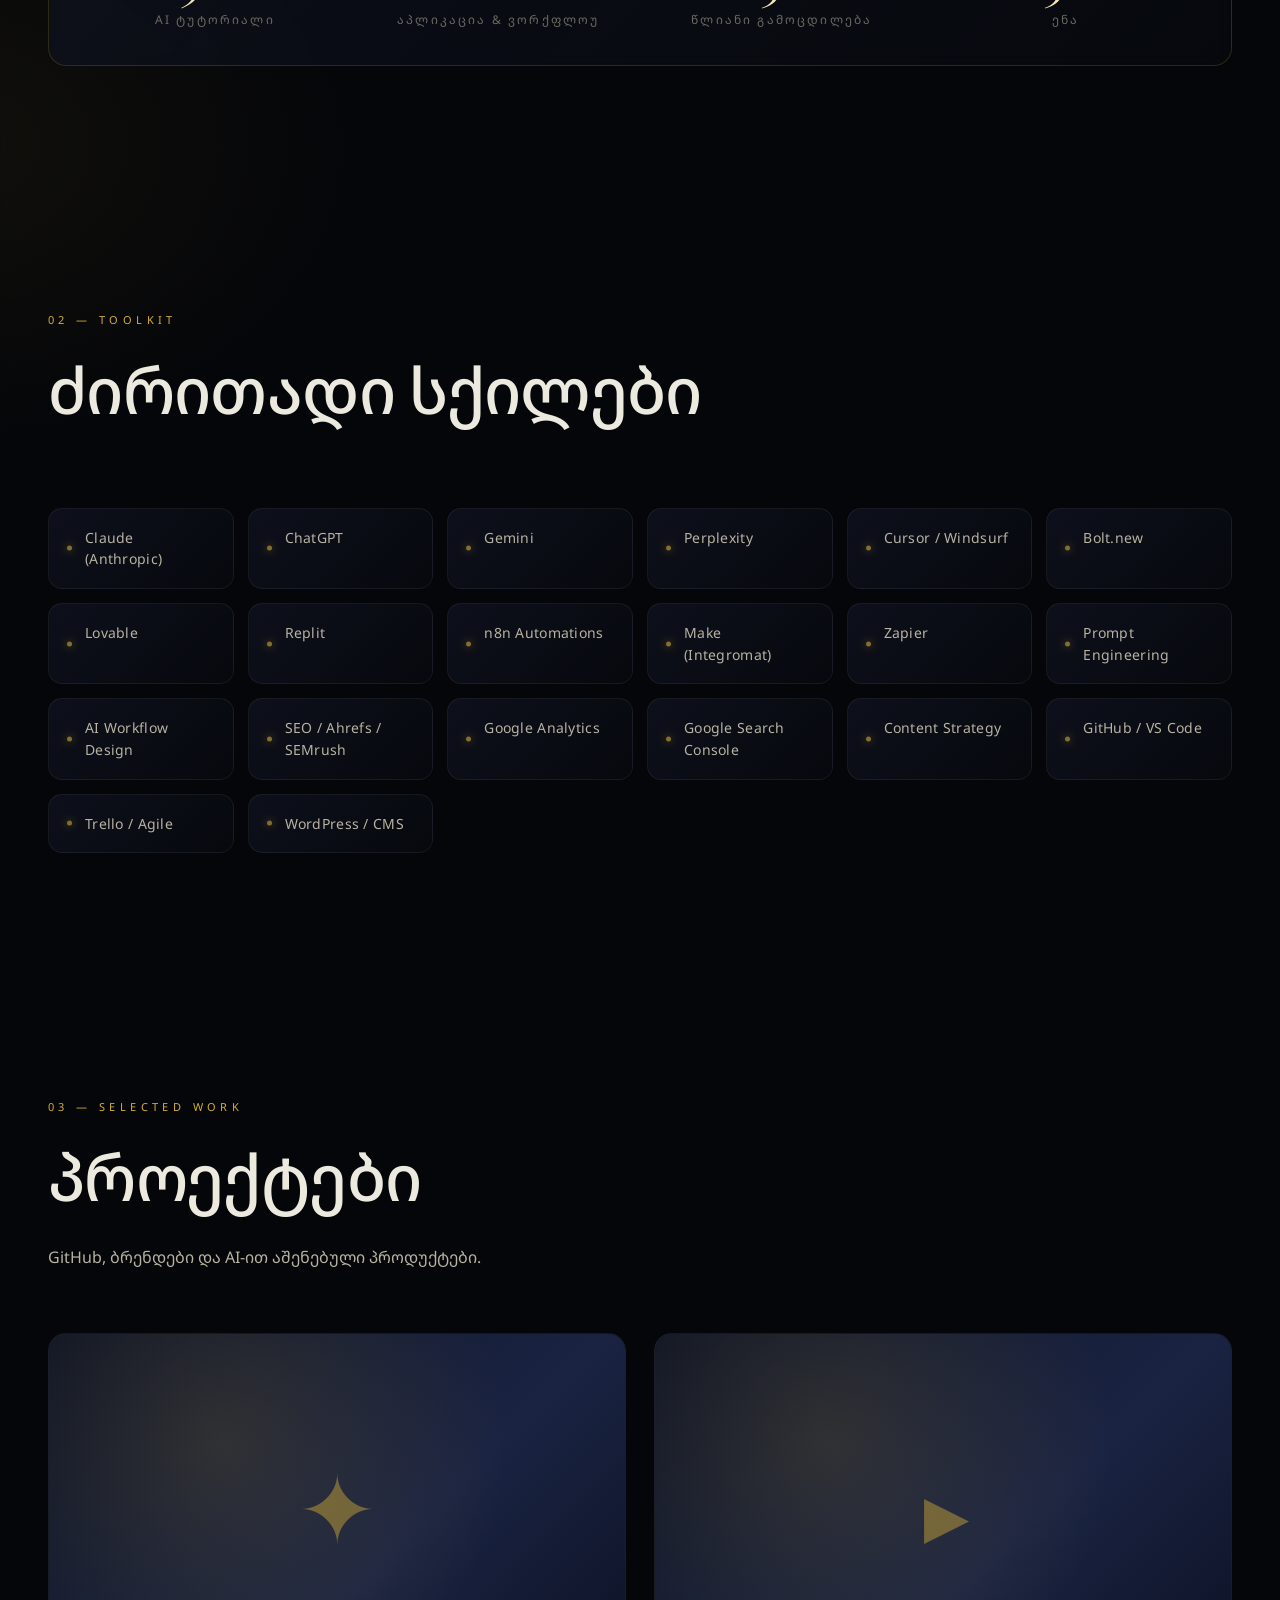
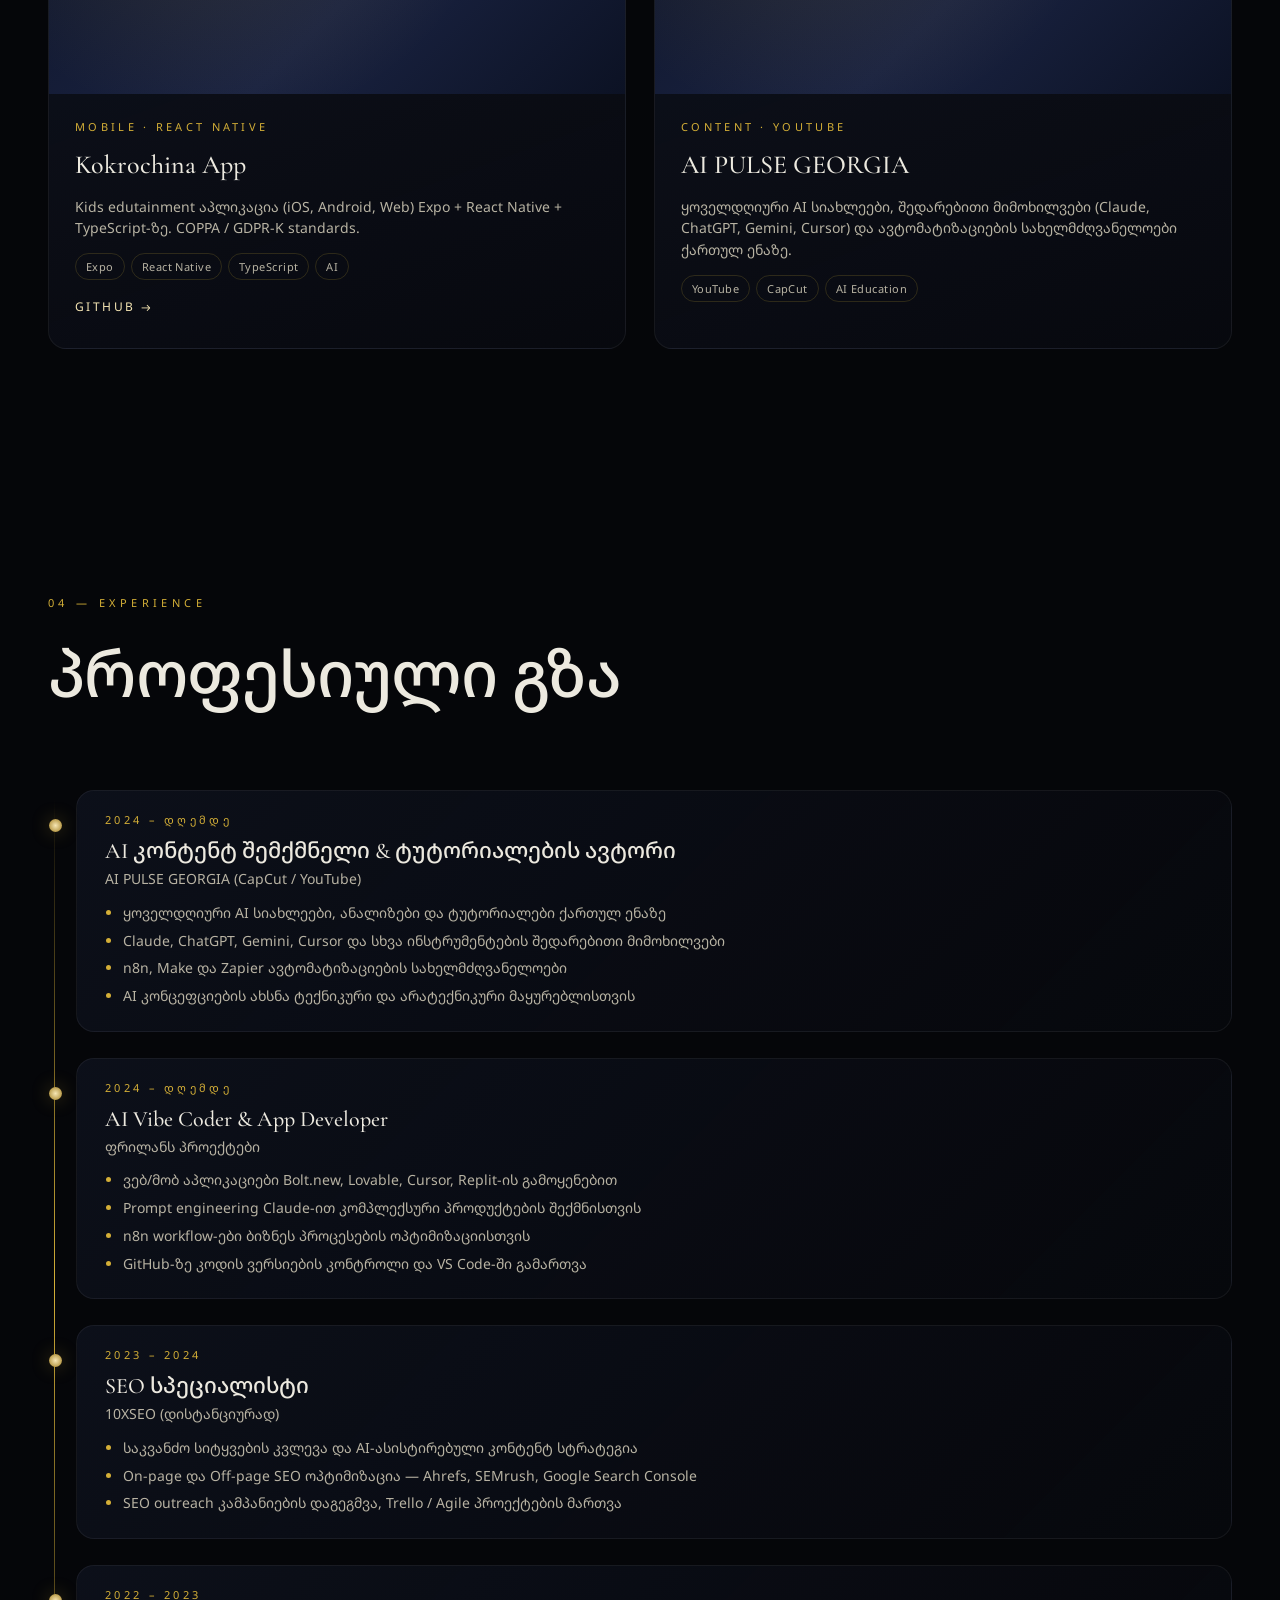
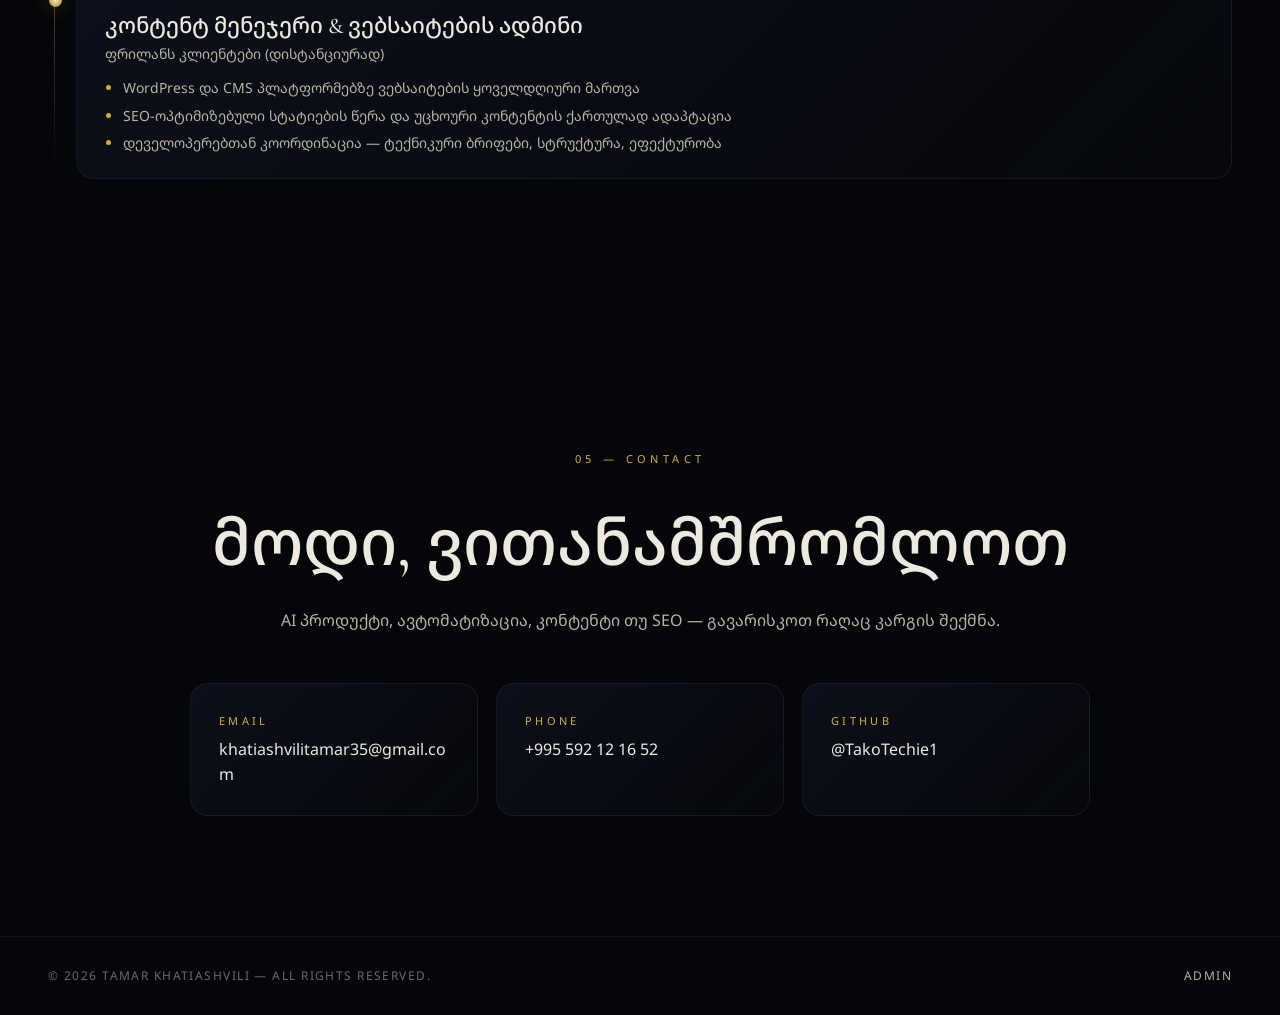
==== commit 634d7dc4: "Tidy hero/about copy and remove Wolff project Drop the AI PULSE GEORGIA mention from the hero and ab" ====
--- a/index.html
+++ b/index.html
@@ -51,7 +51,7 @@
       <p class="hero__role">AI Specialist · Vibe Coder · Digital Marketing &amp; SEO</p>
       <p class="hero__desc">
         ვქმნი AI-ით გაძლიერებულ პროდუქტებს, ვაყალიბებ ავტომატიზაციებს n8n-ში
-        და ვავრცელებ AI ცოდნას ქართულ ენაზე AI&nbsp;PULSE&nbsp;GEORGIA-ს მეშვეობით.
+        და ვავრცელებ AI ცოდნას ქართულ ენაზე.
       </p>
       <div class="hero__cta">
         <a class="btn btn--gold" href="#projects" data-sound="click">პროექტების ნახვა</a>
@@ -93,10 +93,9 @@
     </p>
     <p class="about__body">
       ვქმნი AI-powered აპებს, ვავტომატიზებ სამუშაო პროცესებს და ვმართავ კონტენტ
-      სტრატეგიას. AI&nbsp;PULSE&nbsp;GEORGIA-ს ფარგლებში ყოველდღიურ AI სიახლეებს
-      ვაწვდი ქართველ აუდიტორიას — Claude, ChatGPT, Gemini, Cursor და სხვა
-      ხელსაწყოების შედარებებით, n8n / Make / Zapier ავტომატიზაციების
-      სახელმძღვანელოებით და კონცეფციების მარტივი ახსნით.
+      სტრატეგიას. ყოველდღიურ AI სიახლეებს ვაწვდი ქართველ აუდიტორიას — Claude,
+      ChatGPT, Gemini, Cursor და სხვა ხელსაწყოების შედარებებით, n8n / Make /
+      Zapier ავტომატიზაციების სახელმძღვანელოებით და კონცეფციების მარტივი ახსნით.
     </p>
 
     <div class="stats">
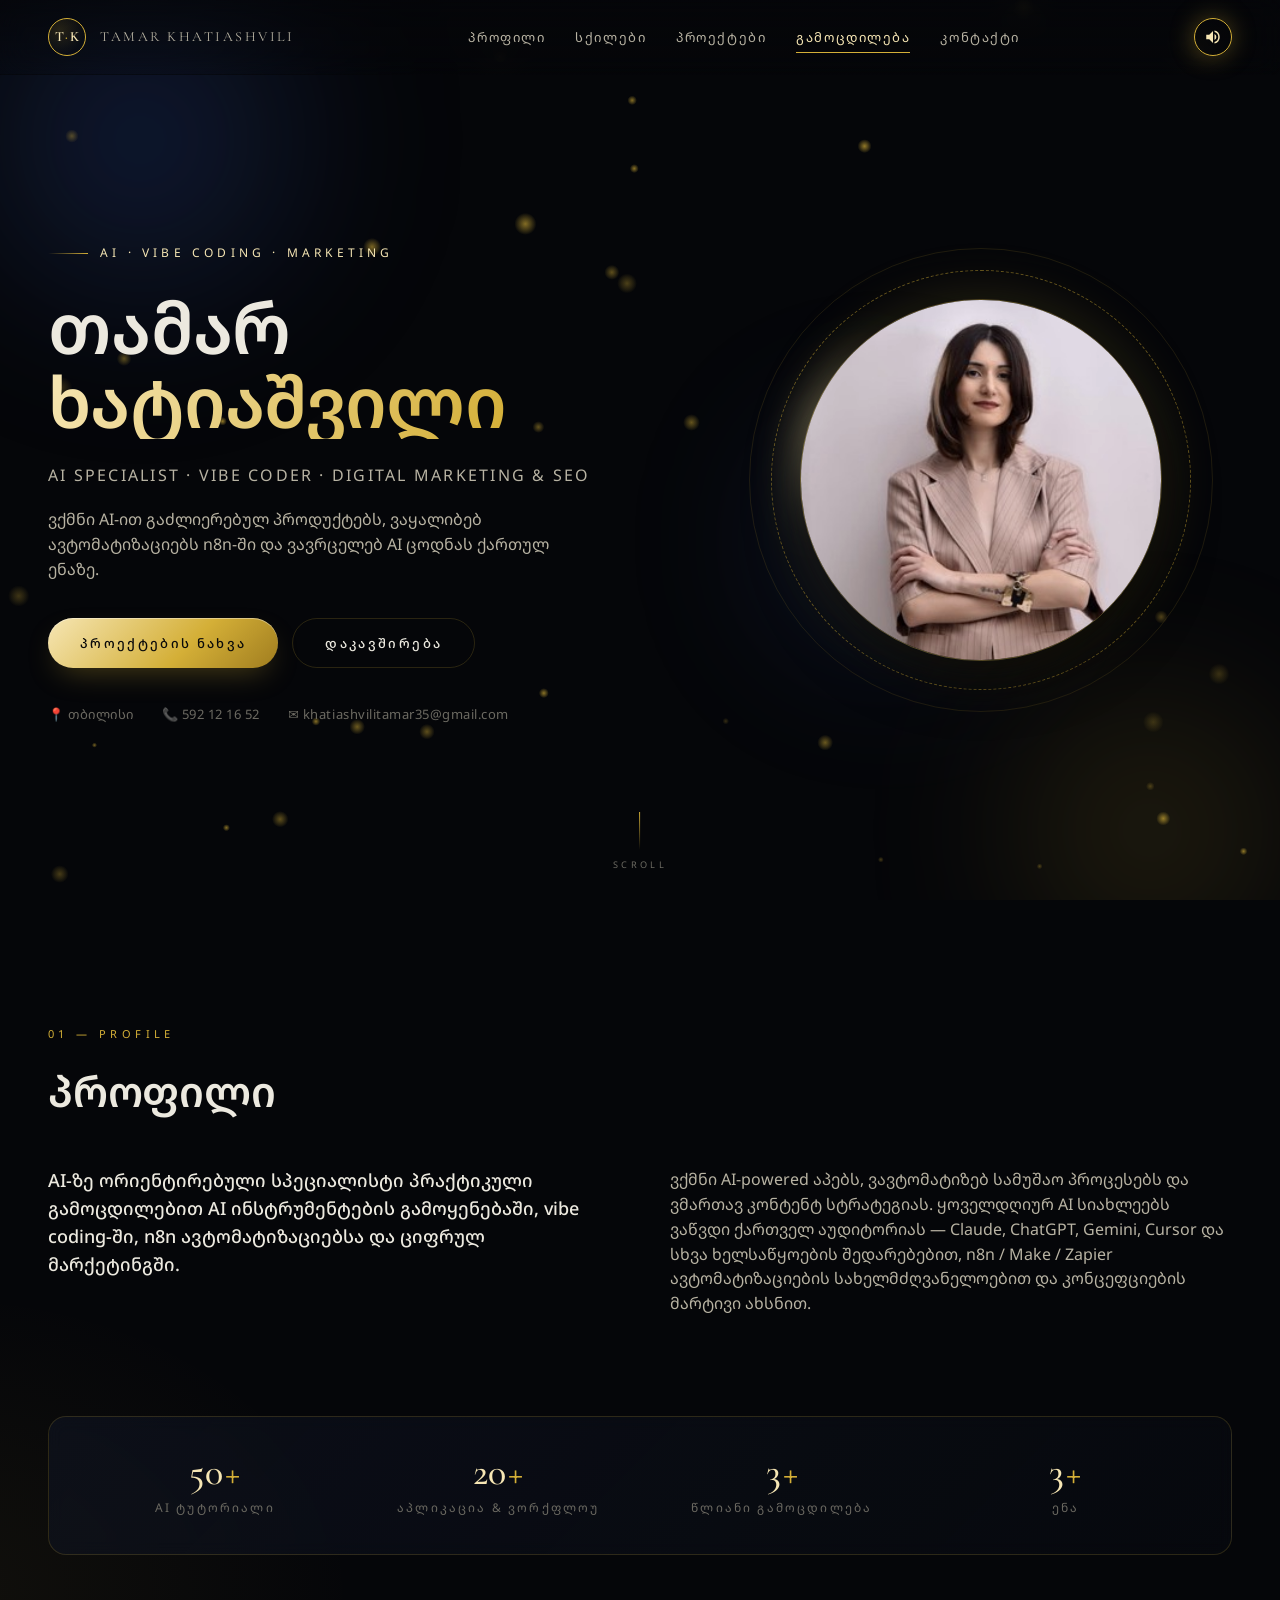
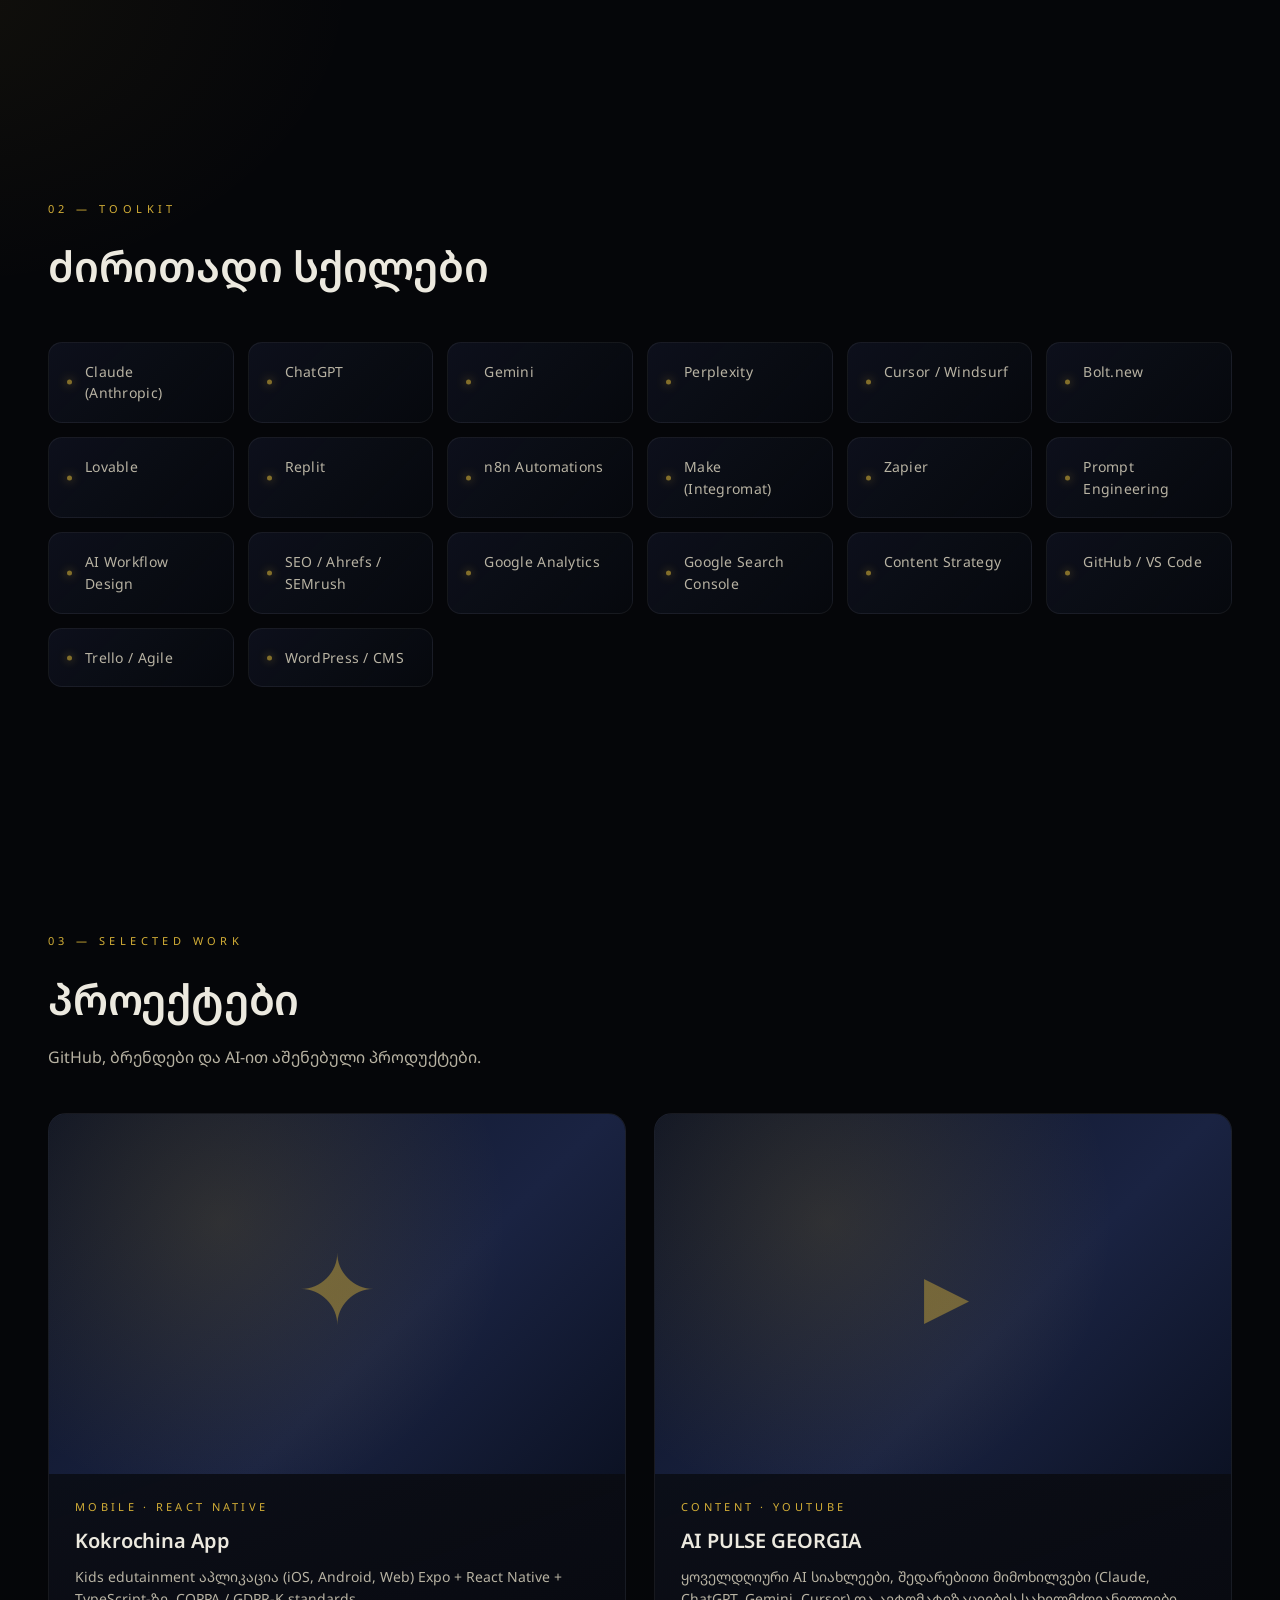
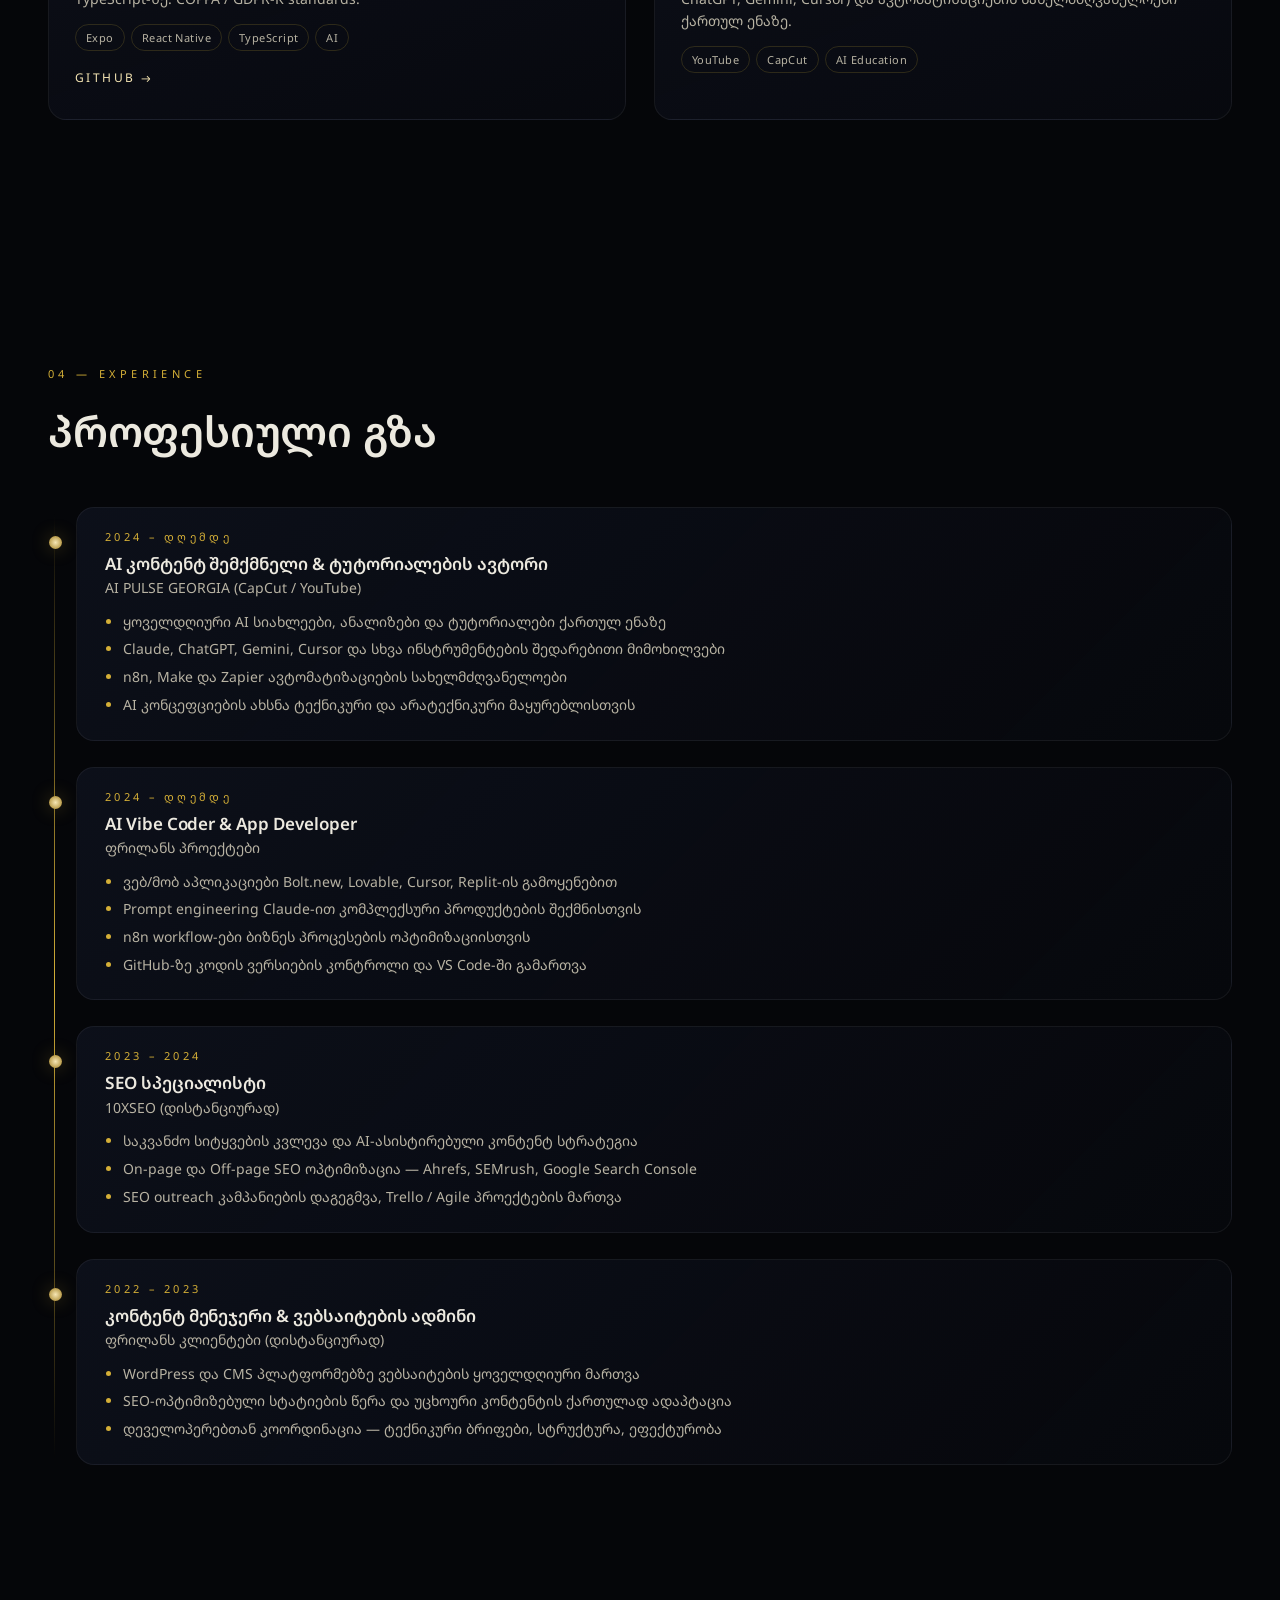
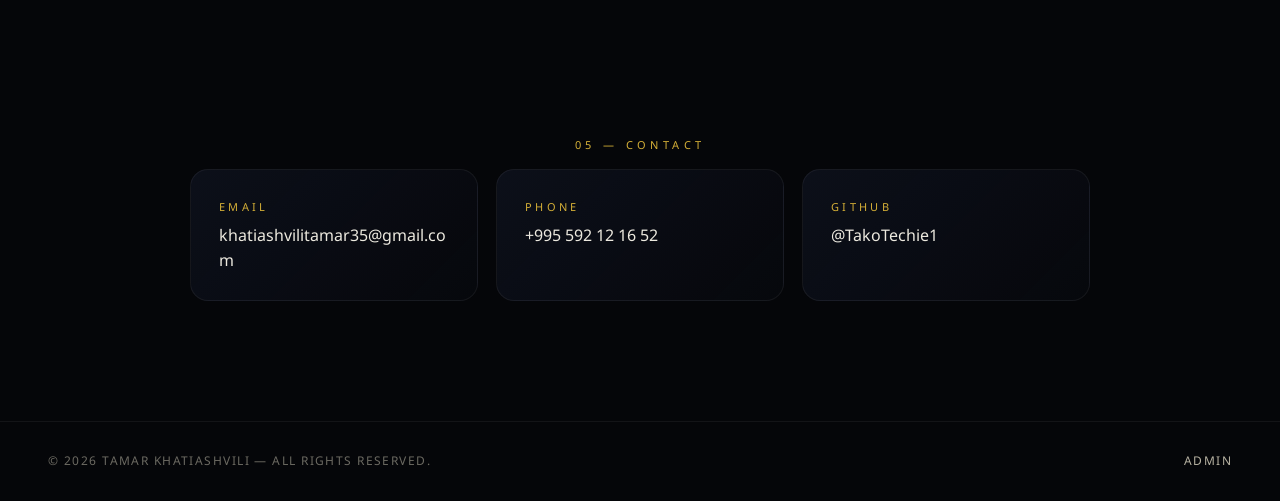
==== commit c522359c: "Drop CTA copy from contact and rebalance type scale Remove the 'მოდი, ვითანამშრომლოთ' heading and le" ====
--- a/index.html
+++ b/index.html
@@ -139,8 +139,6 @@
 <section class="section section--contact" id="contact">
   <div class="contact">
     <small class="kicker">05 — Contact</small>
-    <h2>მოდი, ვითანამშრომლოთ</h2>
-    <p>AI პროდუქტი, ავტომატიზაცია, კონტენტი თუ SEO — გავარისკოთ რაღაც კარგის შექმნა.</p>
     <div class="contact__grid">
       <a class="contact__card" href="mailto:khatiashvilitamar35@gmail.com" data-sound="click">
         <span class="contact__label">Email</span>
--- a/assets/css/style.css
+++ b/assets/css/style.css
@@ -157,11 +157,11 @@
   background: linear-gradient(90deg, transparent, var(--gold-2));
 }
 .hero__title {
-  font-family: "Cormorant Garamond", "Noto Sans Georgian", serif;
-  font-size: clamp(56px, 9vw, 132px);
-  line-height: .95;
-  font-weight: 500;
-  letter-spacing: -.02em;
+  font-family: "Noto Sans Georgian", "Cormorant Garamond", serif;
+  font-size: clamp(40px, 5.5vw, 76px);
+  line-height: 1.05;
+  font-weight: 600;
+  letter-spacing: -.01em;
 }
 .hero__title .line {
   display: block;
@@ -305,27 +305,27 @@
   margin: 0 auto;
   z-index: 1;
 }
-.section__head { margin-bottom: 64px; }
+.section__head { margin-bottom: 44px; }
 .kicker {
   display: inline-block;
   font-size: 11px; letter-spacing: .4em; text-transform: uppercase;
   color: var(--gold-2); margin-bottom: 16px;
 }
 .section__head h2 {
-  font-family: "Cormorant Garamond", "Noto Sans Georgian", serif;
-  font-size: clamp(36px, 5vw, 64px);
-  font-weight: 500;
-  letter-spacing: -.01em;
+  font-family: "Noto Sans Georgian", "Cormorant Garamond", serif;
+  font-size: clamp(26px, 3.4vw, 42px);
+  font-weight: 600;
+  letter-spacing: -.005em;
 }
 .section__sub { color: var(--ink-soft); margin-top: 14px; max-width: 600px; }
 
 /* ABOUT */
 .about { display: grid; grid-template-columns: 1fr 1fr; gap: 60px; align-items: start; }
 .about__lead {
-  font-family: "Cormorant Garamond", "Noto Sans Georgian", serif;
-  font-size: 26px; line-height: 1.45;
+  font-family: "Noto Sans Georgian", "Cormorant Garamond", serif;
+  font-size: 18px; line-height: 1.55;
   color: var(--ink);
-  font-weight: 400;
+  font-weight: 500;
 }
 .about__body { color: var(--ink-soft); font-size: 16px; }
 .stats {
@@ -343,7 +343,7 @@
 .stat__num {
   display: block;
   font-family: "Cormorant Garamond", serif;
-  font-size: 56px; font-weight: 500;
+  font-size: 38px; font-weight: 500;
   color: var(--gold-1);
   line-height: 1;
 }
@@ -453,10 +453,11 @@
   margin-bottom: 10px;
 }
 .project__title {
-  font-family: "Cormorant Garamond", "Noto Sans Georgian", serif;
-  font-size: 26px; font-weight: 500;
+  font-family: "Noto Sans Georgian", "Cormorant Garamond", serif;
+  font-size: 20px; font-weight: 600;
   margin-bottom: 10px;
   color: var(--ink);
+  letter-spacing: -.005em;
 }
 .project__desc { color: var(--ink-soft); font-size: 14px; flex: 1; }
 .project__stack {
@@ -514,9 +515,10 @@
   color: var(--gold-2); margin-bottom: 6px;
 }
 .tl-item__role {
-  font-family: "Cormorant Garamond", "Noto Sans Georgian", serif;
-  font-size: 22px; font-weight: 500;
+  font-family: "Noto Sans Georgian", "Cormorant Garamond", serif;
+  font-size: 17px; font-weight: 600;
   color: var(--ink);
+  letter-spacing: -.003em;
 }
 .tl-item__company { color: var(--ink-soft); font-size: 14px; margin-bottom: 12px; }
 .tl-item ul { padding-left: 18px; color: var(--ink-soft); font-size: 14px; }
@@ -585,7 +587,7 @@
   .section { padding: 80px 22px; }
   .about { grid-template-columns: 1fr; gap: 24px; }
   .stats { grid-template-columns: repeat(2, 1fr); padding: 22px; }
-  .stat__num { font-size: 42px; }
+  .stat__num { font-size: 30px; }
   .footer { padding: 24px 22px; flex-direction: column; gap: 10px; }
 }
 @media (max-width: 560px) {
